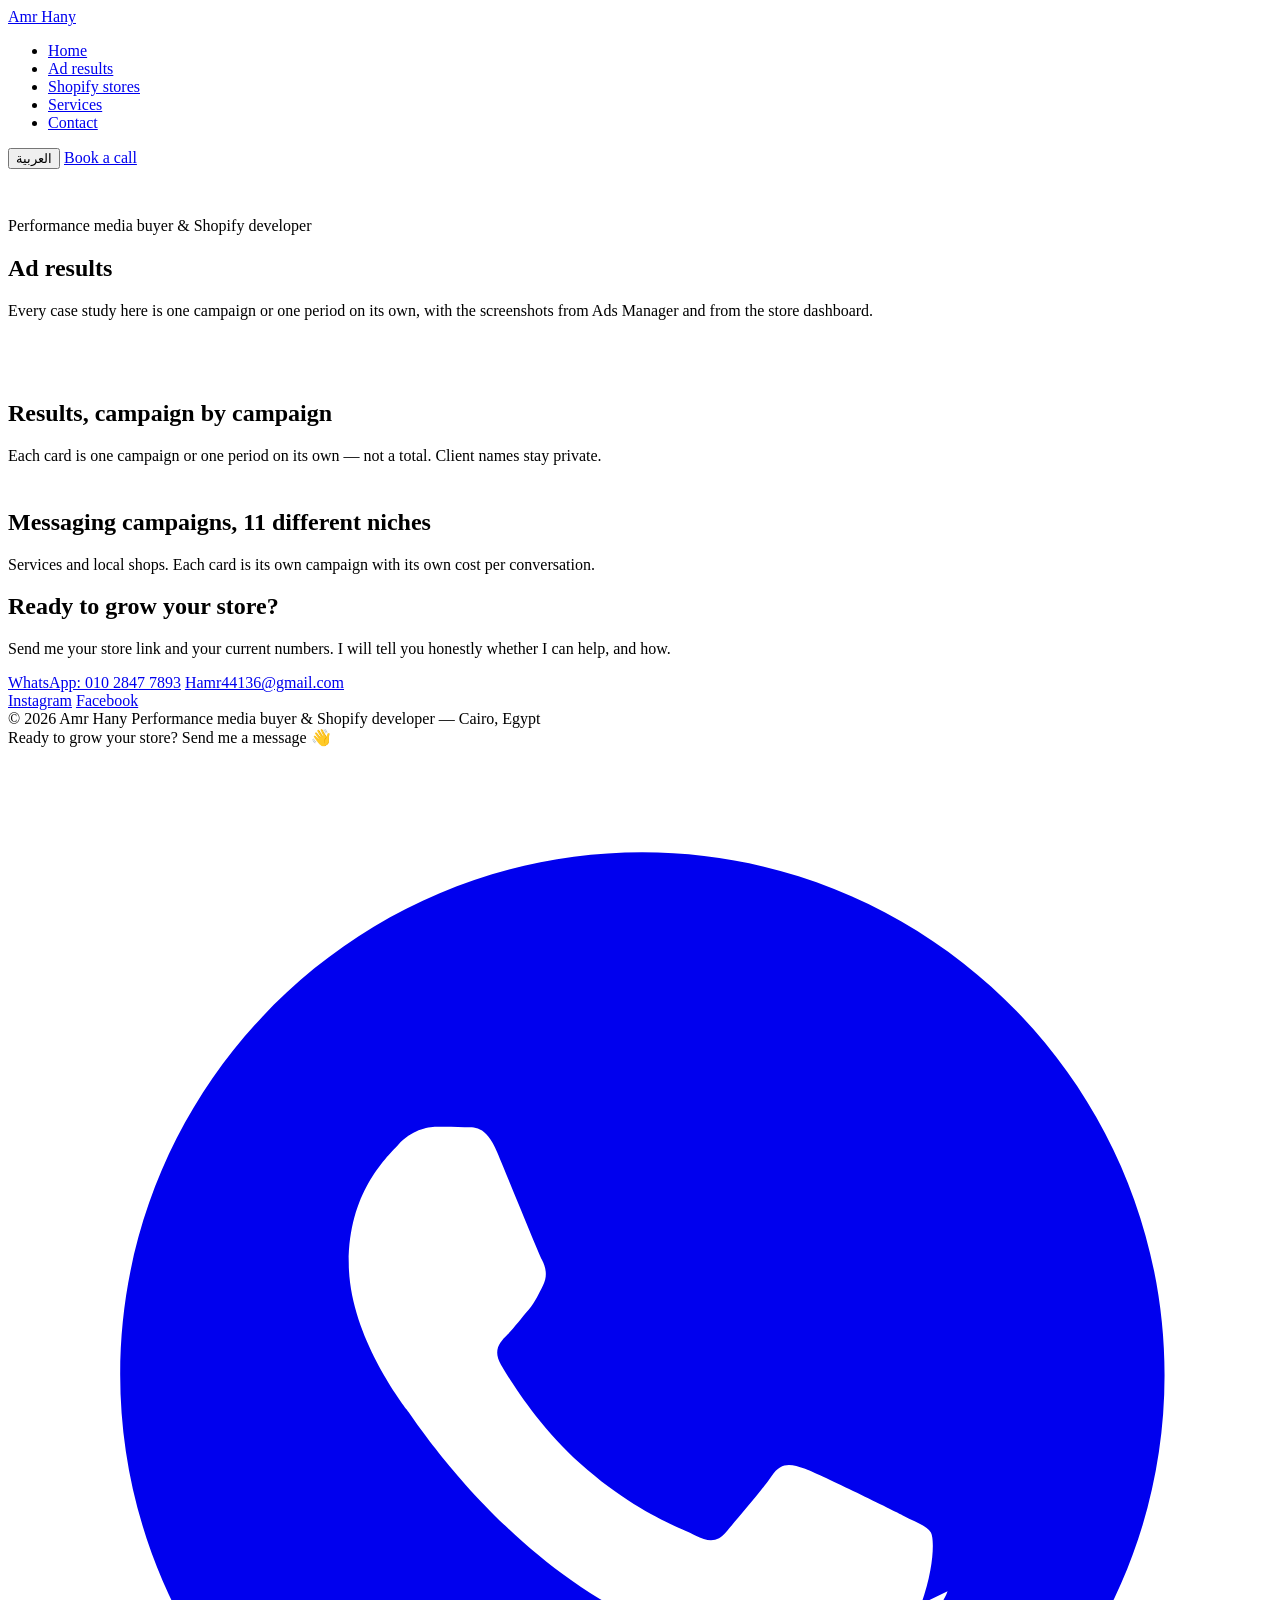
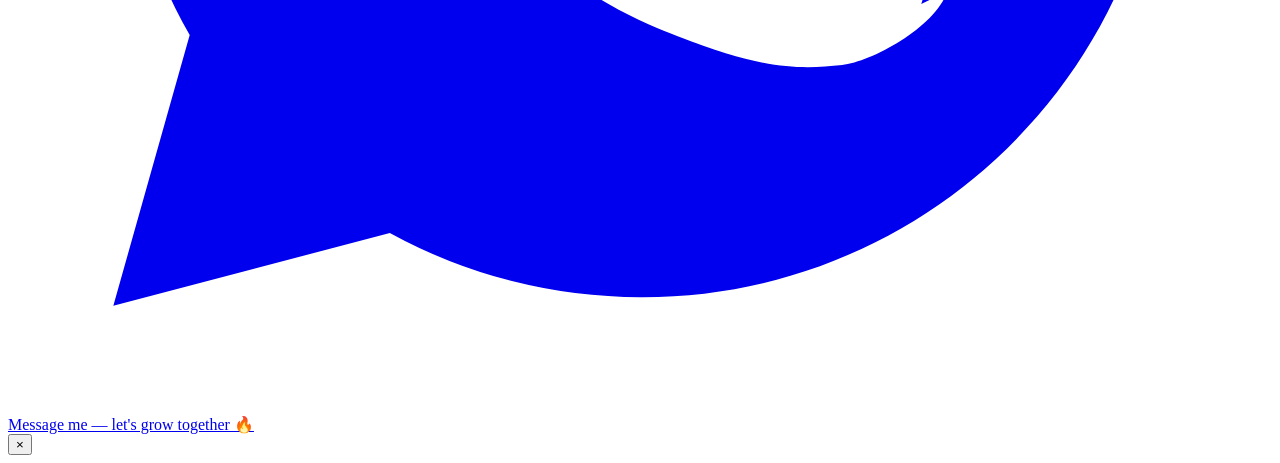
==== media-buying.html @ 5ac5c92d "Add files via upload" ====
<!doctype html>
<html lang="en" dir="ltr">
<head>
<meta charset="utf-8">
<meta name="viewport" content="width=device-width, initial-scale=1">
<title>Ad results — Amr Hany</title>
<meta name="description" content="Meta ad case studies: 13.2x ROAS on a 350K EGP month, 27.8x in a single day, and messaging campaigns across 11 niches.">
<meta property="og:title" content="Ad results — Amr Hany">
<meta property="og:description" content="Meta ad case studies: 13.2x ROAS on a 350K EGP month, 27.8x in a single day, and messaging campaigns across 11 niches.">
<meta property="og:type" content="website">
<link rel="preconnect" href="https://fonts.googleapis.com">
<link rel="preconnect" href="https://fonts.gstatic.com" crossorigin>
<link href="https://fonts.googleapis.com/css2?family=Archivo:wght@500;700;800&family=Manrope:wght@400;500;700&family=Cairo:wght@400;600;700;800&display=swap" rel="stylesheet">
<link rel="stylesheet" href="assets/site.css">
</head>
<body>

<header>
  <div class="wrap head">
    <a class="brandmark" href="index.html">Amr Hany</a>
    <nav>
      <ul>
        <li><a href="index.html" data-i18n="nav0">Home</a></li>
        <li><a href="media-buying.html" data-i18n="nav2" class="on">Ad results</a></li>
        <li><a href="stores.html" data-i18n="nav3">Shopify stores</a></li>
        <li><a href="index.html#services" data-i18n="nav1">Services</a></li>
        <li><a href="index.html#contact" data-i18n="nav5">Contact</a></li>
      </ul>
    </nav>
    <div class="head-right">
      <button id="lang" onclick="setLang(document.documentElement.lang==='en'?'ar':'en')">العربية</button>
      <a class="btn btn-gold" href="https://wa.me/201028477893" data-i18n="cta1">Book a call</a>
    </div>
  </div>
</header>

<main>
<div class="wrap">

  <section class="page-head" style="padding-top:clamp(26px,4vw,48px)">
    <span class="pill" data-i18n="role">Performance media buyer &amp; Shopify developer</span>
    <h1 data-i18n="adsHeadTitle">Ad results</h1>
    <p data-i18n="adsHeadSub">Every case study here is one campaign or one period on its own, with the screenshots from Ads Manager and from the store dashboard.</p>
  </section>

  <section id="ads" style="padding-top:44px">
    <div class="sec-head">
      <h2 data-i18n="adsTitle">Results, campaign by campaign</h2>
      <p data-i18n="adsSub">Each card is one campaign or one period on its own — not a total. Client names stay private.</p>
    </div>
    <div class="cases" id="caseList"></div>

    <div class="sec-head" style="margin-top:44px">
      <h2 data-i18n="msgTitle">Messaging campaigns, 11 different niches</h2>
      <p data-i18n="msgSub">Services and local shops. Each card is its own campaign with its own cost per conversation.</p>
    </div>
    <div class="msg-grid" id="msgGrid"></div>
  </section>

  <section class="contact" id="contact">
    <div>
      <h2 data-i18n="coTitle">Ready to grow your store?</h2>
      <p data-i18n="coBody">Send me your store link and your current numbers. I will tell you honestly whether I can help, and how.</p>
    </div>
    <div class="lines">
      <a href="https://wa.me/201028477893">WhatsApp: 010 2847 7893</a>
      <a class="alt" href="mailto:Hamr44136@gmail.com">Hamr44136@gmail.com</a>
      <div class="socials">
        <a href="https://instagram.com/amrhany_10">Instagram</a>
        <a href="https://facebook.com/amrhany00">Facebook</a>
      </div>
    </div>
  </section>

  <footer>
    <span>© 2026 Amr Hany</span>
    <span data-i18n="foot">Performance media buyer &amp; Shopify developer — Cairo, Egypt</span>
  </footer>

</div>
</main>

<div class="wa-wrap">
  <div class="wa-bubble" data-i18n="waBubble">Ready to grow your store? Send me a message 👋</div>
  <a class="wa" href="https://wa.me/201028477893" target="_blank" rel="noopener" aria-label="WhatsApp">
    <i><svg viewBox="0 0 24 24" fill="currentColor" aria-hidden="true"><path d="M12.04 2C6.58 2 2.13 6.45 2.13 11.91c0 1.75.46 3.45 1.32 4.95L2 22l5.25-1.38a9.9 9.9 0 004.79 1.22h.01c5.46 0 9.91-4.45 9.91-9.91C21.96 6.45 17.5 2 12.04 2zm5.8 14.03c-.25.7-1.45 1.34-2 1.4-.55.06-1.07.08-1.84-.12-.46-.12-1.06-.32-1.83-.65-2.7-1.17-4.46-3.9-4.6-4.08-.13-.18-1.1-1.46-1.1-2.79 0-1.32.69-1.97.94-2.24.25-.27.54-.34.73-.34.18 0 .37 0 .53.01.17.01.4-.06.62.48.23.55.78 1.9.85 2.04.07.14.11.3.02.48-.09.18-.14.3-.27.46-.14.16-.29.36-.41.48-.14.14-.28.29-.12.57.16.27.7 1.16 1.51 1.88 1.04.93 1.91 1.22 2.18 1.36.27.14.43.12.59-.07.16-.19.68-.79.86-1.06.18-.27.37-.23.62-.14.25.09 1.6.75 1.87.89.27.14.46.2.53.32.07.11.07.66-.18 1.36z"/></svg></i>
    <span data-i18n="waBtn">Message me — let's grow together 🔥</span>
  </a>
</div>

<div id="lb" role="dialog" aria-modal="true"><button aria-label="Close" onclick="closeLb()">×</button><img id="lbImg" alt=""></div>
<script src="assets/site.js"></script>

</body>
</html>
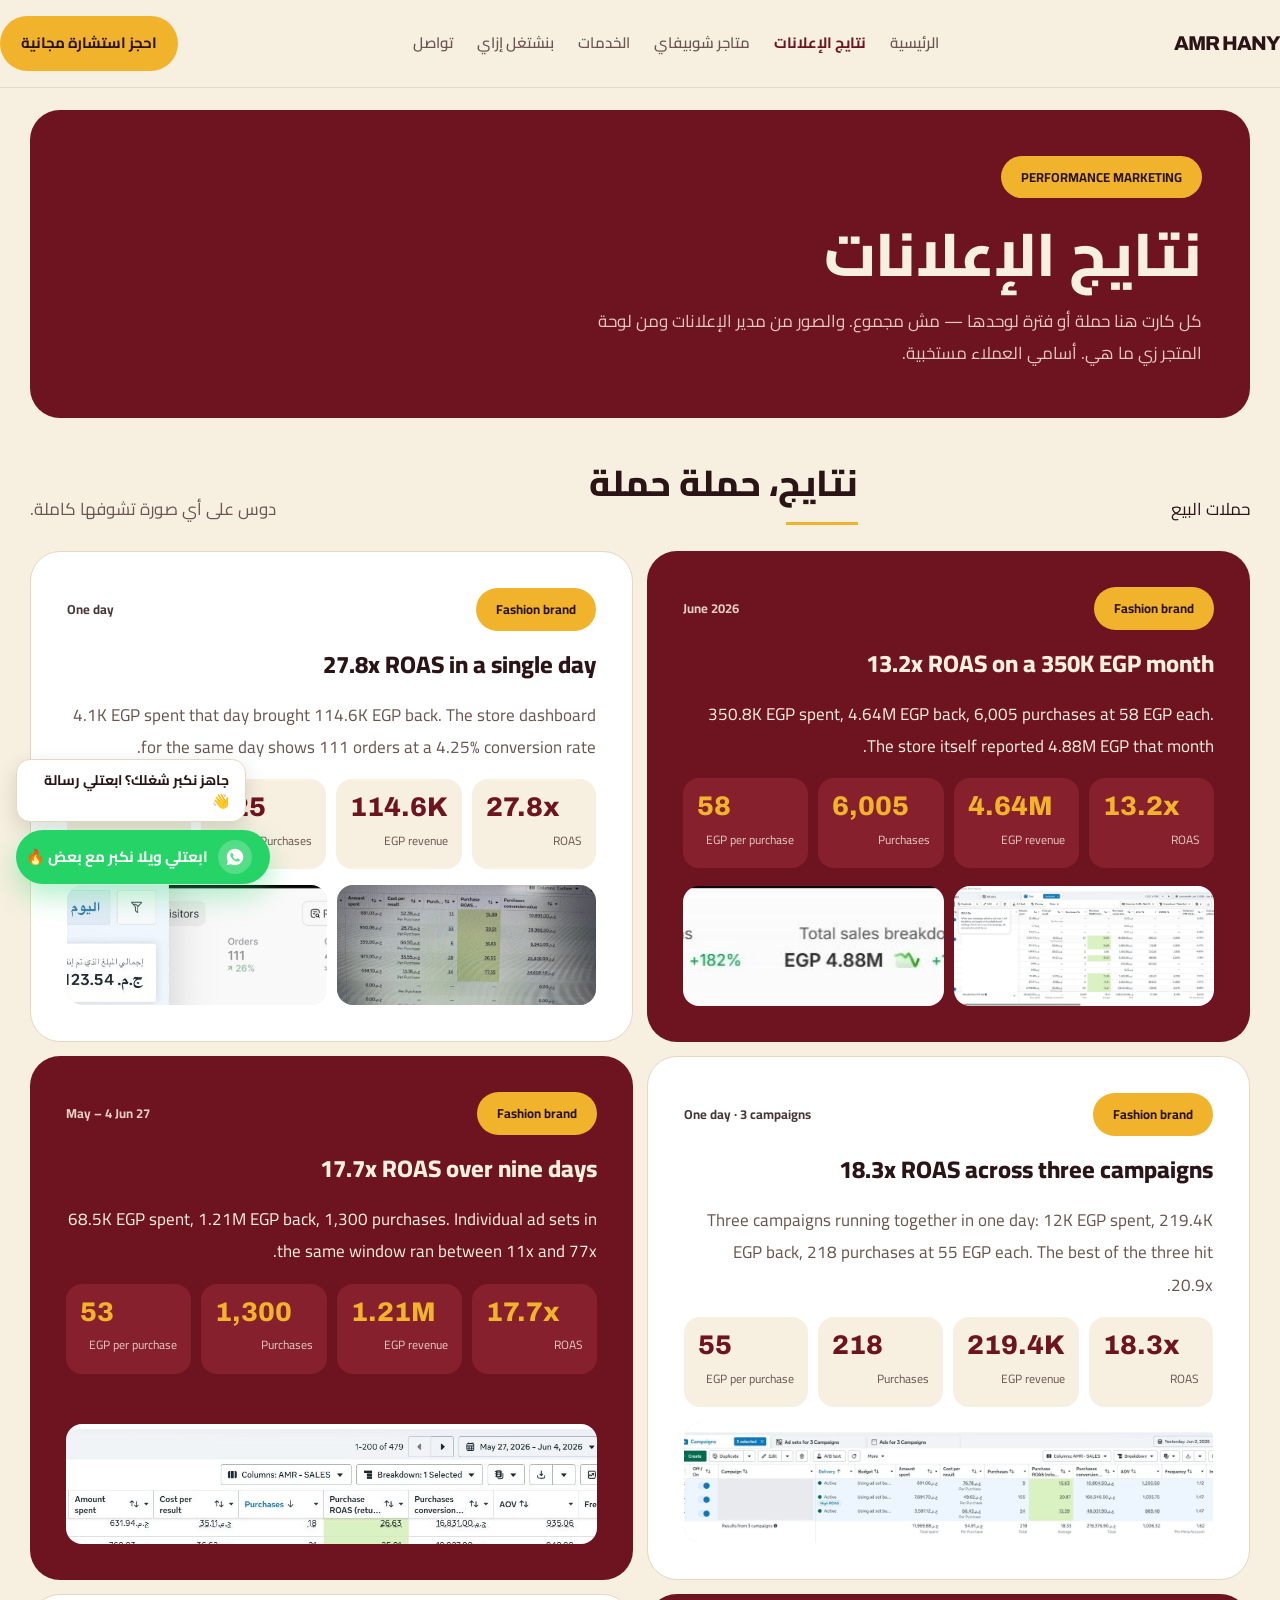
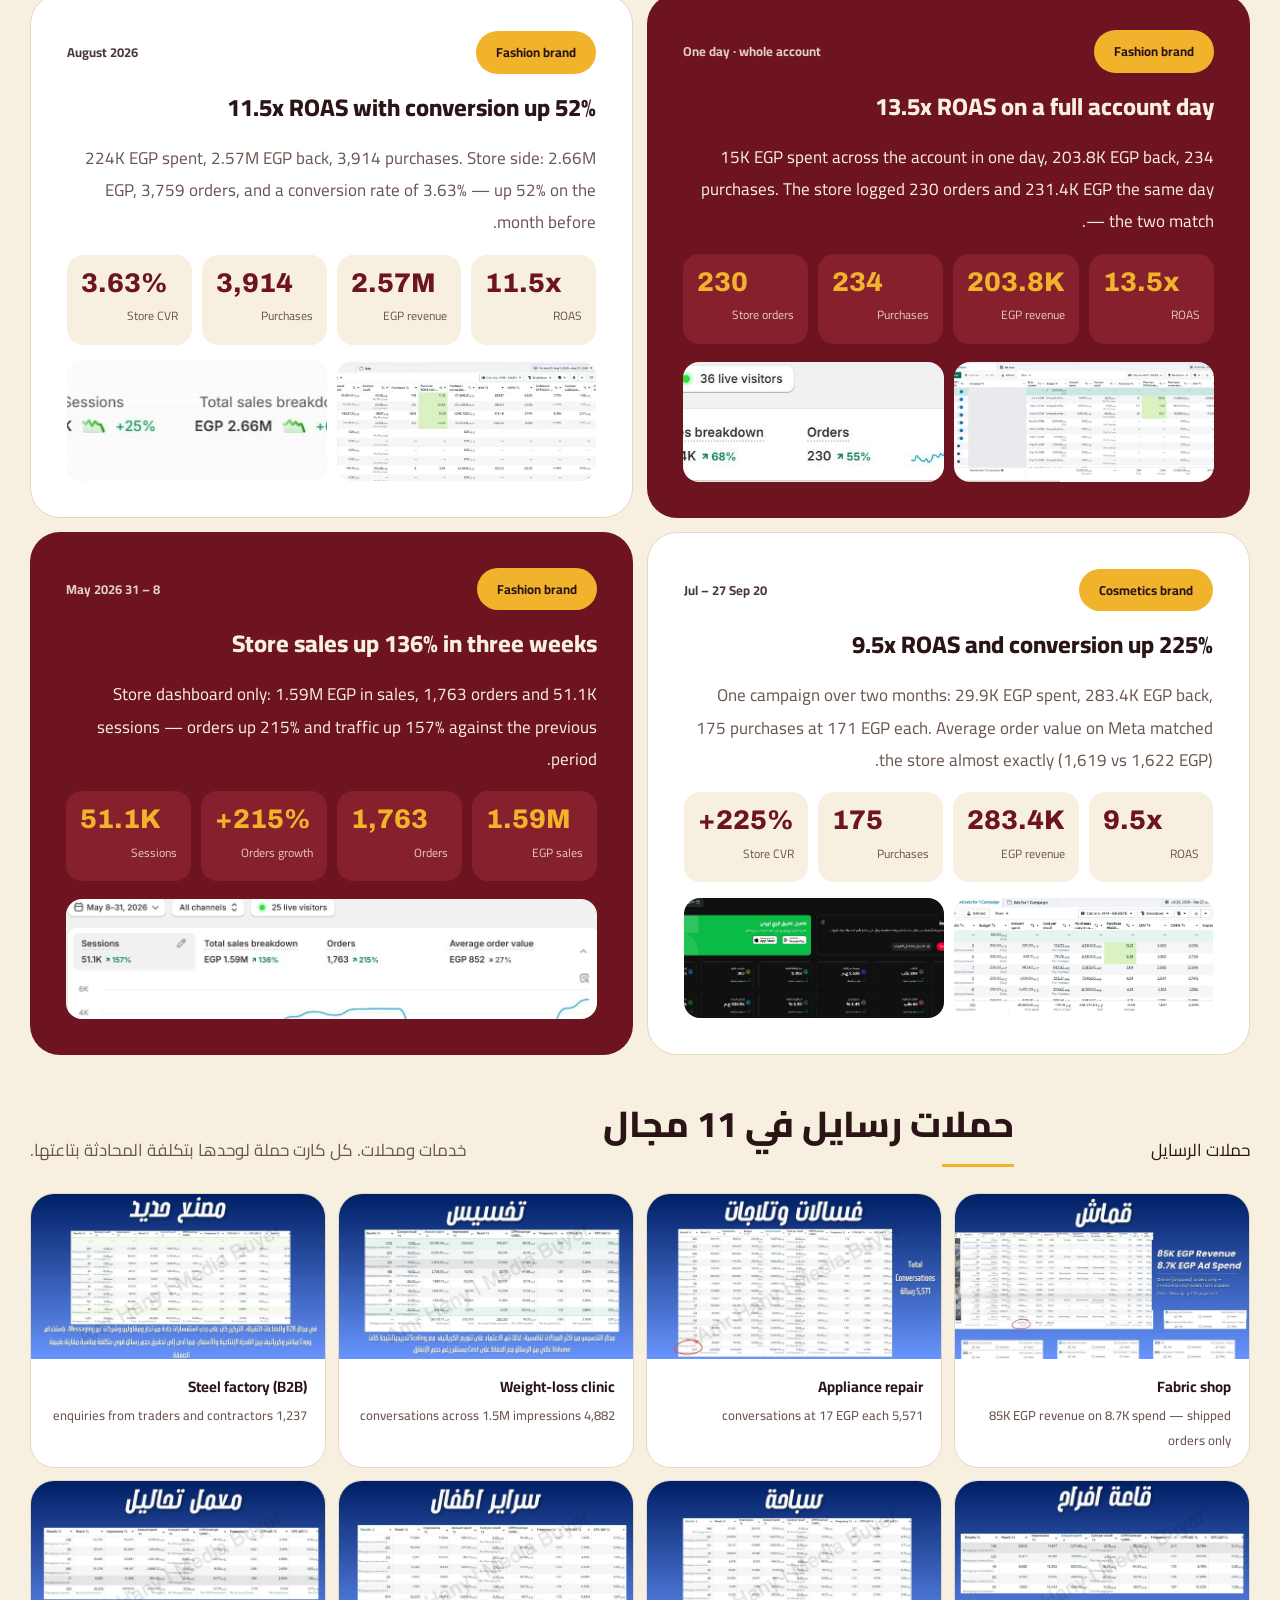
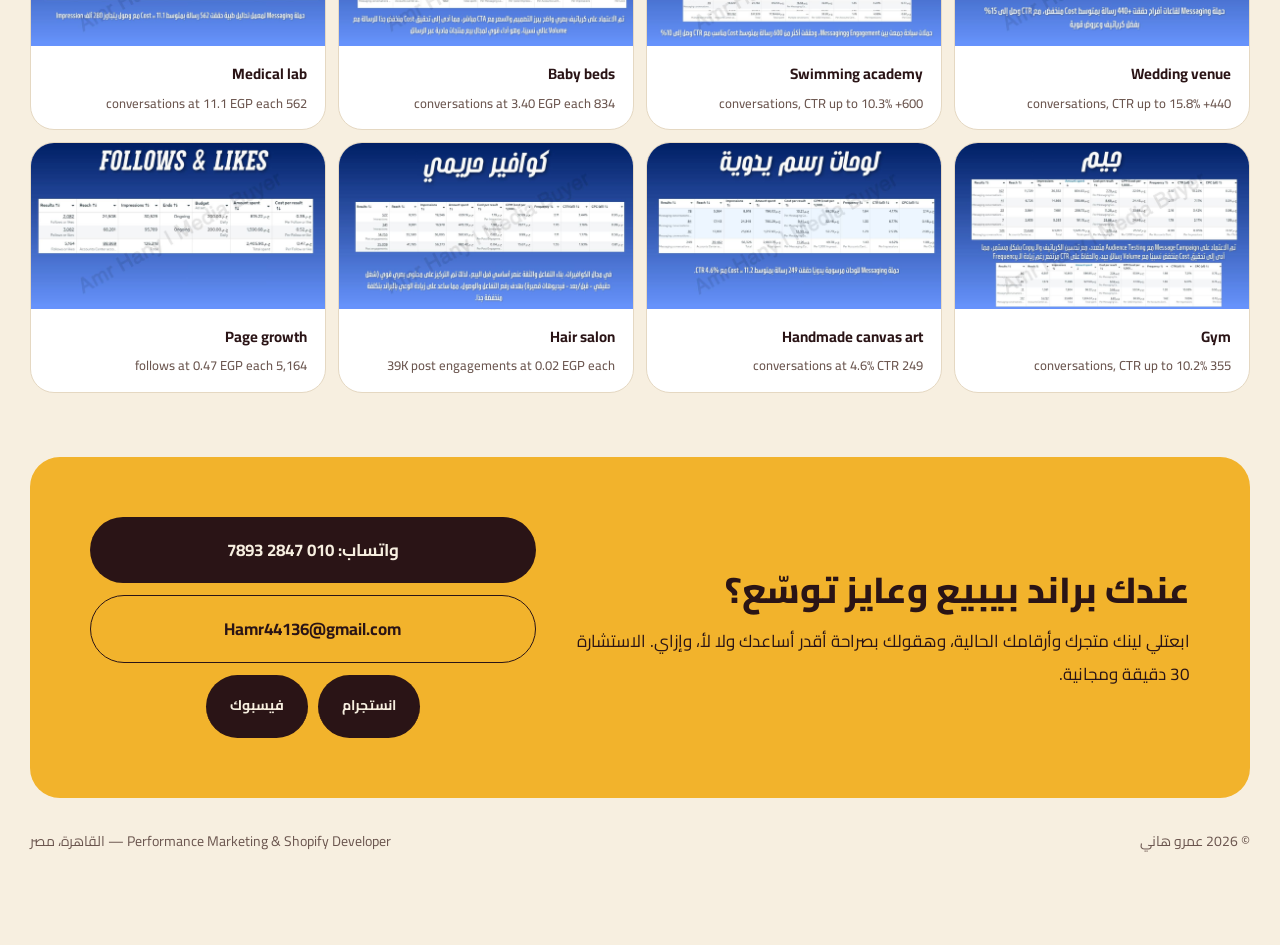
==== commit a19e9fdb: "Update media-buying.html" ====
--- a/media-buying.html
+++ b/media-buying.html
@@ -1,16 +1,16 @@
 <!doctype html>
-<html lang="en" dir="ltr">
+<html lang="ar" dir="rtl">
 <head>
 <meta charset="utf-8">
 <meta name="viewport" content="width=device-width, initial-scale=1">
-<title>Ad results — Amr Hany</title>
-<meta name="description" content="Meta ad case studies: 13.2x ROAS on a 350K EGP month, 27.8x in a single day, and messaging campaigns across 11 niches.">
-<meta property="og:title" content="Ad results — Amr Hany">
-<meta property="og:description" content="Meta ad case studies: 13.2x ROAS on a 350K EGP month, 27.8x in a single day, and messaging campaigns across 11 niches.">
+<title>نتايج الإعلانات — عمرو هاني</title>
+<meta name="description" content="كيس ستاديز حقيقية من مدير الإعلانات: عائد 13.2 ضعف في شهر بـ 4.64 مليون مبيعات، و27.8 ضعف في يوم واحد.">
+<meta property="og:title" content="نتايج الإعلانات — عمرو هاني">
+<meta property="og:description" content="كيس ستاديز حقيقية من مدير الإعلانات: عائد 13.2 ضعف في شهر بـ 4.64 مليون مبيعات، و27.8 ضعف في يوم واحد.">
 <meta property="og:type" content="website">
 <link rel="preconnect" href="https://fonts.googleapis.com">
 <link rel="preconnect" href="https://fonts.gstatic.com" crossorigin>
-<link href="https://fonts.googleapis.com/css2?family=Archivo:wght@500;700;800&family=Manrope:wght@400;500;700&family=Cairo:wght@400;600;700;800&display=swap" rel="stylesheet">
+<link href="https://fonts.googleapis.com/css2?family=Cairo:wght@400;600;700;800&family=Archivo:wght@500;700;800&display=swap" rel="stylesheet">
 <link rel="stylesheet" href="assets/site.css">
 </head>
 <body>
@@ -20,76 +20,83 @@
     <a class="brandmark" href="index.html">Amr Hany</a>
     <nav>
       <ul>
-        <li><a href="index.html" data-i18n="nav0">Home</a></li>
-        <li><a href="media-buying.html" data-i18n="nav2" class="on">Ad results</a></li>
-        <li><a href="stores.html" data-i18n="nav3">Shopify stores</a></li>
-        <li><a href="index.html#services" data-i18n="nav1">Services</a></li>
-        <li><a href="index.html#contact" data-i18n="nav5">Contact</a></li>
+        <li><a href="index.html">الرئيسية</a></li>
+        <li><a href="media-buying.html" class="on">نتايج الإعلانات</a></li>
+        <li><a href="stores.html">متاجر شوبيفاي</a></li>
+        <li><a href="index.html#services">الخدمات</a></li>
+        <li><a href="index.html#how">بنشتغل إزاي</a></li>
+        <li><a href="index.html#contact">تواصل</a></li>
       </ul>
     </nav>
-    <div class="head-right">
-      <button id="lang" onclick="setLang(document.documentElement.lang==='en'?'ar':'en')">العربية</button>
-      <a class="btn btn-gold" href="https://wa.me/201028477893" data-i18n="cta1">Book a call</a>
-    </div>
+    <a class="btn btn-gold" href="https://wa.me/201028477893">احجز استشارة مجانية</a>
   </div>
 </header>
 
 <main>
 <div class="wrap">
 
-  <section class="page-head" style="padding-top:clamp(26px,4vw,48px)">
-    <span class="pill" data-i18n="role">Performance media buyer &amp; Shopify developer</span>
-    <h1 data-i18n="adsHeadTitle">Ad results</h1>
-    <p data-i18n="adsHeadSub">Every case study here is one campaign or one period on its own, with the screenshots from Ads Manager and from the store dashboard.</p>
+  <section class="page-head" style="padding-top:clamp(24px,3.6vw,46px)">
+    <span class="pill">PERFORMANCE MARKETING</span>
+    <h1>نتايج الإعلانات</h1>
+    <p>كل كارت هنا حملة أو فترة لوحدها — مش مجموع. والصور من مدير الإعلانات ومن لوحة المتجر زي ما هي. أسامي العملاء مستخبية.</p>
   </section>
 
-  <section id="ads" style="padding-top:44px">
+  <section id="ads" style="padding-top:40px">
     <div class="sec-head">
-      <h2 data-i18n="adsTitle">Results, campaign by campaign</h2>
-      <p data-i18n="adsSub">Each card is one campaign or one period on its own — not a total. Client names stay private.</p>
+      <span class="eyebrow">حملات البيع</span>
+      <h2>نتايج، حملة حملة</h2>
+      <p>دوس على أي صورة تشوفها كاملة.</p>
     </div>
     <div class="cases" id="caseList"></div>
 
     <div class="sec-head" style="margin-top:44px">
-      <h2 data-i18n="msgTitle">Messaging campaigns, 11 different niches</h2>
-      <p data-i18n="msgSub">Services and local shops. Each card is its own campaign with its own cost per conversation.</p>
+      <span class="eyebrow">حملات الرسايل</span>
+      <h2>حملات رسايل في 11 مجال</h2>
+      <p>خدمات ومحلات. كل كارت حملة لوحدها بتكلفة المحادثة بتاعتها.</p>
     </div>
     <div class="msg-grid" id="msgGrid"></div>
   </section>
 
   <section class="contact" id="contact">
     <div>
-      <h2 data-i18n="coTitle">Ready to grow your store?</h2>
-      <p data-i18n="coBody">Send me your store link and your current numbers. I will tell you honestly whether I can help, and how.</p>
+      <h2>عندك براند بيبيع وعايز توسّع؟</h2>
+      <p>ابعتلي لينك متجرك وأرقامك الحالية، وهقولك بصراحة أقدر أساعدك ولا لأ، وإزاي. الاستشارة 30 دقيقة ومجانية.</p>
     </div>
     <div class="lines">
-      <a href="https://wa.me/201028477893">WhatsApp: 010 2847 7893</a>
+      <a href="https://wa.me/201028477893">واتساب: 010 2847 7893</a>
       <a class="alt" href="mailto:Hamr44136@gmail.com">Hamr44136@gmail.com</a>
       <div class="socials">
-        <a href="https://instagram.com/amrhany_10">Instagram</a>
-        <a href="https://facebook.com/amrhany00">Facebook</a>
+        <a href="https://instagram.com/amrhany_10">انستجرام</a>
+        <a href="https://facebook.com/amrhany00">فيسبوك</a>
       </div>
     </div>
   </section>
 
   <footer>
-    <span>© 2026 Amr Hany</span>
-    <span data-i18n="foot">Performance media buyer &amp; Shopify developer — Cairo, Egypt</span>
+    <span>© 2026 عمرو هاني</span>
+    <span>Performance Marketing &amp; Shopify Developer — القاهرة، مصر</span>
   </footer>
-
 </div>
 </main>
 
 <div class="wa-wrap">
-  <div class="wa-bubble" data-i18n="waBubble">Ready to grow your store? Send me a message 👋</div>
-  <a class="wa" href="https://wa.me/201028477893" target="_blank" rel="noopener" aria-label="WhatsApp">
+  <div class="wa-bubble">جاهز نكبر شغلك؟ ابعتلي رسالة 👋</div>
+  <a class="wa" href="https://wa.me/201028477893" target="_blank" rel="noopener" aria-label="واتساب">
     <i><svg viewBox="0 0 24 24" fill="currentColor" aria-hidden="true"><path d="M12.04 2C6.58 2 2.13 6.45 2.13 11.91c0 1.75.46 3.45 1.32 4.95L2 22l5.25-1.38a9.9 9.9 0 004.79 1.22h.01c5.46 0 9.91-4.45 9.91-9.91C21.96 6.45 17.5 2 12.04 2zm5.8 14.03c-.25.7-1.45 1.34-2 1.4-.55.06-1.07.08-1.84-.12-.46-.12-1.06-.32-1.83-.65-2.7-1.17-4.46-3.9-4.6-4.08-.13-.18-1.1-1.46-1.1-2.79 0-1.32.69-1.97.94-2.24.25-.27.54-.34.73-.34.18 0 .37 0 .53.01.17.01.4-.06.62.48.23.55.78 1.9.85 2.04.07.14.11.3.02.48-.09.18-.14.3-.27.46-.14.16-.29.36-.41.48-.14.14-.28.29-.12.57.16.27.7 1.16 1.51 1.88 1.04.93 1.91 1.22 2.18 1.36.27.14.43.12.59-.07.16-.19.68-.79.86-1.06.18-.27.37-.23.62-.14.25.09 1.6.75 1.87.89.27.14.46.2.53.32.07.11.07.66-.18 1.36z"/></svg></i>
-    <span data-i18n="waBtn">Message me — let's grow together 🔥</span>
+    <span>ابعتلي ويلا نكبر مع بعض 🔥</span>
   </a>
 </div>
 
-<div id="lb" role="dialog" aria-modal="true"><button aria-label="Close" onclick="closeLb()">×</button><img id="lbImg" alt=""></div>
+<div id="lb" role="dialog" aria-modal="true">
+  <button id="lbClose" aria-label="إغلاق">×</button>
+  <div class="cap" id="lbCap"></div>
+  <img id="lbImg" alt="">
+  <div id="lbNav" style="display:none">
+    <button id="lbPrev" aria-label="السابق">‹</button>
+    <span>الصفحة اللي قبلها / اللي بعدها</span>
+    <button id="lbNext" aria-label="التالي">›</button>
+  </div>
+</div>
 <script src="assets/site.js"></script>
-
 </body>
 </html>
--- a/assets/site.css
+++ b/assets/site.css
@@ -0,0 +1,269 @@
+/* ============================================================
+   COLORS — change these to recolor the whole site
+   ============================================================ */
+:root{
+  --wine:#6E1420;
+  --wine-deep:#2A1416;
+  --wine-soft:#85202C;
+  --cream:#F7EFE0;
+  --cream-line:#E5D8C2;
+  --mustard:#F2B32C;
+  --white:#FFFFFF;
+  --muted:#6B564F;
+  --muted-dark:#E4C9C0;
+  --pad:30px;
+  --r-lg:30px;
+  --r-md:24px;
+  --r-sm:16px;
+}
+*{box-sizing:border-box}
+html{scroll-behavior:smooth}
+body{margin:0;background:var(--cream);color:var(--wine-deep);
+  font-family:Manrope,'Segoe UI',sans-serif;font-size:17px;line-height:1.65;-webkit-font-smoothing:antialiased}
+h1,h2,h3,h4,.num,.brandmark{font-family:Archivo,sans-serif;letter-spacing:-1px;line-height:1.02;margin:0}
+h1{font-weight:800;font-size:clamp(38px,7vw,82px);text-transform:uppercase}
+h2{font-weight:800;font-size:clamp(28px,4.2vw,42px);text-transform:uppercase}
+h3{font-weight:700;font-size:clamp(20px,2.4vw,26px)}
+p{margin:0}
+img{max-width:100%;display:block}
+a{color:inherit;text-decoration:none}
+:focus-visible{outline:3px solid var(--mustard);outline-offset:3px}
+
+/* ---------- Arabic / RTL ---------- */
+html[dir="rtl"] body{font-family:Cairo,'Segoe UI',sans-serif;line-height:1.9}
+html[dir="rtl"] h1,html[dir="rtl"] h2,html[dir="rtl"] h3,html[dir="rtl"] h4{
+  font-family:Cairo,sans-serif;letter-spacing:0;text-transform:none;font-weight:800}
+html[dir="rtl"] h1{font-size:clamp(30px,5.4vw,60px);line-height:1.35}
+html[dir="rtl"] h2{font-size:clamp(24px,3.4vw,36px);line-height:1.4}
+html[dir="rtl"] h3{font-size:clamp(18px,2.1vw,24px);line-height:1.5}
+html[dir="rtl"] .pill{padding:9px 20px}
+html[dir="rtl"] nav ul{font-weight:600}
+.num,.kpi b,.brandmark{direction:ltr;unicode-bidi:isolate}
+
+.wrap{max-width:1360px;margin:0 auto;padding:0 var(--pad)}
+.pill{display:inline-flex;align-items:center;gap:8px;padding:8px 18px;border-radius:999px;font-size:13px;font-weight:700}
+.btn{display:inline-flex;align-items:center;justify-content:center;padding:17px 30px;border-radius:999px;
+  font-weight:700;font-size:16px;border:1.5px solid transparent;cursor:pointer;font-family:inherit}
+.btn-gold{background:var(--mustard);color:var(--wine-deep)}
+.btn-gold:hover{background:#e0a21f}
+.btn-out-light{border-color:#B4707A;color:var(--cream)}
+.btn-out-dark{border-color:var(--wine);color:var(--wine)}
+
+/* ---------- header ---------- */
+header{position:sticky;top:0;z-index:40;background:rgba(247,239,224,.93);backdrop-filter:blur(8px);
+  border-bottom:1px solid var(--cream-line);transition:box-shadow .3s ease}
+header.small{box-shadow:0 8px 24px rgba(42,20,22,.08)}
+.head{display:flex;align-items:center;justify-content:space-between;gap:18px;padding:16px 0;transition:padding .3s ease}
+header.small .head{padding:9px 0}
+.brandmark{font-weight:800;font-size:20px;text-transform:uppercase;transition:font-size .3s ease}
+header.small .brandmark{font-size:17px}
+nav ul{display:flex;gap:24px;list-style:none;margin:0;padding:0;font-size:15px;font-weight:500;color:var(--muted)}
+nav a:hover,nav a.on{color:var(--wine)}
+nav a.on{font-weight:700}
+.head-right{display:flex;align-items:center;gap:10px}
+#lang{padding:9px 15px;border-radius:999px;border:1.5px solid var(--wine);background:none;color:var(--wine);
+  font-weight:700;font-size:13px;cursor:pointer;font-family:inherit}
+.head .btn{padding:12px 20px;font-size:15px}
+@media(max-width:1080px){nav{display:none}}
+
+/* ---------- hero ---------- */
+.hero{position:relative;margin-top:22px;border-radius:var(--r-lg);background:var(--wine);color:var(--cream);
+  padding:clamp(28px,4.4vw,56px);display:grid;grid-template-columns:1.25fr .75fr;gap:clamp(26px,3.6vw,52px);
+  align-items:center;overflow:hidden}
+.hero::before{content:"";position:absolute;inset-inline-end:-140px;top:-140px;width:420px;height:420px;
+  border-radius:50%;background:rgba(242,179,44,.10)}
+.hero-txt{position:relative;z-index:2}
+.hero .pill{background:var(--mustard);color:var(--wine-deep)}
+h1.name{margin:18px 0 6px;font-size:clamp(64px,11.5vw,168px);line-height:.84;letter-spacing:-4px;font-weight:800}
+h1.name span{color:var(--mustard)}
+html[dir="rtl"] h1.name{letter-spacing:-2px;line-height:.9;font-size:clamp(58px,10.5vw,150px)}
+.tagline{font-family:Archivo,sans-serif;font-weight:700;font-size:clamp(19px,2.2vw,30px);line-height:1.2;
+  letter-spacing:-.5px;margin-top:14px;max-width:24ch}
+html[dir="rtl"] .tagline{font-family:Cairo,sans-serif;letter-spacing:0;line-height:1.5;font-size:clamp(18px,2vw,26px)}
+.hero p.lede{max-width:52ch;font-size:clamp(15px,1.5vw,18px);color:var(--muted-dark);margin-top:14px}
+.hero .cta{display:flex;flex-wrap:wrap;gap:12px;margin-top:24px}
+.hero-photo{position:relative;z-index:2;border-radius:var(--r-md);overflow:hidden;
+  box-shadow:0 22px 50px rgba(20,8,10,.35);border:3px solid var(--mustard)}
+.hero-photo img{width:100%;aspect-ratio:4/5;object-fit:cover;object-position:center 18%}
+@media(max-width:900px){
+  .hero{grid-template-columns:1fr;gap:26px}
+  .hero-photo{max-width:320px;margin-inline:auto;order:-1}
+  h1.name{font-size:clamp(56px,17vw,110px)}
+}
+
+/* page head (inner pages) */
+.page-head{margin-top:22px;border-radius:var(--r-lg);background:var(--wine);color:var(--cream);
+  padding:clamp(26px,4vw,48px)}
+.page-head .pill{background:var(--mustard);color:var(--wine-deep)}
+.page-head h1{margin:16px 0 10px;font-size:clamp(34px,5.6vw,66px)}
+.page-head p{max-width:64ch;color:var(--muted-dark)}
+
+/* ---------- stats ---------- */
+.stats{display:grid;grid-template-columns:repeat(4,1fr);gap:14px;margin-top:14px}
+.stat{background:var(--white);border:1px solid var(--cream-line);border-radius:var(--r-md);padding:24px;
+  opacity:0;transform:translateY(14px);transition:opacity .6s ease,transform .6s cubic-bezier(.2,.7,.2,1)}
+.stat.in{opacity:1;transform:none}
+.num{font-weight:800;font-size:clamp(30px,3.2vw,44px);color:var(--wine);font-variant-numeric:tabular-nums}
+.stat span{display:block;color:var(--muted);font-size:14px;margin-top:6px}
+@media(max-width:820px){.stats{grid-template-columns:repeat(2,1fr)}}
+
+section{padding:64px 0 0}
+.sec-head{display:flex;flex-wrap:wrap;gap:16px;align-items:end;justify-content:space-between;margin-bottom:26px}
+.sec-head p{max-width:52ch;color:var(--muted)}
+.sec-head h2,.hero h1,.page-head h1{opacity:0;transform:translateY(18px);
+  transition:opacity .7s ease,transform .7s cubic-bezier(.2,.7,.2,1)}
+.sec-head h2.in,.hero h1.in,.page-head h1.in{opacity:1;transform:none}
+.sec-head h2::after{content:"";display:block;height:3px;width:0;background:var(--mustard);margin-top:14px;
+  transition:width .8s .25s cubic-bezier(.2,.7,.2,1)}
+.sec-head h2.in::after{width:72px}
+
+/* ---------- services ---------- */
+.svc{display:grid;grid-template-columns:1fr 1fr;gap:14px}
+.svc-card{background:var(--white);border:1px solid var(--cream-line);border-radius:var(--r-md);padding:32px}
+.svc-card h3{margin-bottom:16px}
+.svc-card ul{list-style:none;margin:0;padding:0}
+.svc-card li{padding:13px 0;border-bottom:1px solid var(--cream-line);color:var(--muted)}
+.svc-card li:last-child{border-bottom:0;padding-bottom:0}
+@media(max-width:820px){.svc{grid-template-columns:1fr}}
+
+/* ---------- big link cards (home) ---------- */
+.big-links{display:grid;grid-template-columns:1fr 1fr;gap:14px}
+.big{position:relative;border-radius:var(--r-lg);padding:clamp(26px,3.4vw,44px);overflow:hidden;
+  background:var(--wine);color:var(--cream);display:flex;flex-direction:column;gap:14px;min-height:260px;
+  transition:transform .25s ease}
+.big:hover{transform:translateY(-4px)}
+.big.alt{background:var(--white);color:var(--wine-deep);border:1px solid var(--cream-line)}
+.big.alt p{color:var(--muted)}
+.big .pill{background:var(--mustard);color:var(--wine-deep);align-self:flex-start}
+.big h3{font-size:clamp(24px,3vw,34px)}
+.big .go{margin-top:auto;font-weight:700;color:var(--mustard)}
+.big.alt .go{color:var(--wine)}
+@media(max-width:820px){.big-links{grid-template-columns:1fr}}
+
+/* ---------- ad case cards ---------- */
+.cases{display:grid;grid-template-columns:1fr 1fr;gap:14px}
+.case{background:var(--wine);color:var(--cream);border-radius:var(--r-lg);padding:clamp(24px,3vw,36px);
+  display:flex;flex-direction:column;gap:16px;transition:transform .25s ease}
+.case:hover{transform:translateY(-4px)}
+.case.light{background:var(--white);color:var(--wine-deep);border:1px solid var(--cream-line)}
+.case.light p{color:var(--muted)}
+.case .tag{background:var(--mustard);color:var(--wine-deep)}
+.case .per{font-size:13px;font-weight:700;opacity:.85}
+.kpis{display:grid;grid-template-columns:repeat(4,1fr);gap:10px}
+.kpi{background:var(--wine-soft);border-radius:var(--r-sm);padding:14px;
+  opacity:0;transform:translateY(10px);transition:opacity .5s ease,transform .5s cubic-bezier(.2,.7,.2,1)}
+.kpi.in{opacity:1;transform:none}
+.case.light .kpi{background:#F7EFE0}
+.kpi b{display:block;font-family:Archivo,sans-serif;font-weight:800;font-size:clamp(20px,2.2vw,27px);
+  color:var(--mustard);line-height:1.1}
+.case.light .kpi b{color:var(--wine)}
+.kpi span{font-size:12px;color:var(--muted-dark)}
+.case.light .kpi span{color:var(--muted)}
+.shots{display:grid;grid-template-columns:repeat(auto-fit,minmax(150px,1fr));gap:10px;margin-top:auto}
+.shot{border-radius:var(--r-sm);overflow:hidden;background:var(--wine-soft);cursor:zoom-in}
+.case.light .shot{background:#F0E8D8}
+.shot img{width:100%;height:120px;object-fit:cover;object-position:top}
+@media(max-width:1000px){.cases{grid-template-columns:1fr}}
+@media(max-width:560px){.kpis{grid-template-columns:repeat(2,1fr)}}
+
+/* ---------- messaging grid ---------- */
+.msg-grid{display:grid;grid-template-columns:repeat(auto-fill,minmax(250px,1fr));gap:12px}
+.msg{background:var(--white);border:1px solid var(--cream-line);border-radius:var(--r-md);overflow:hidden;cursor:zoom-in;
+  transition:transform .25s ease}
+.msg:hover{transform:translateY(-4px)}
+.msg img{width:100%;aspect-ratio:16/9;object-fit:cover}
+.msg div{padding:14px 18px;font-weight:700;font-size:15px}
+.msg small{display:block;color:var(--muted);font-weight:500;font-size:13px;margin-top:2px}
+
+/* ---------- store blocks with scrollable phones ---------- */
+.store{background:var(--wine);border-radius:var(--r-lg);padding:clamp(24px,3.4vw,44px);
+  display:grid;grid-template-columns:auto 1fr;gap:clamp(22px,3.2vw,44px);align-items:center;
+  margin-bottom:16px;color:var(--cream)}
+.store:nth-child(even){background:var(--white);color:var(--wine-deep);border:1px solid var(--cream-line)}
+.store:nth-child(even) p{color:var(--muted)}
+.store:nth-child(even) .phone{border-color:var(--wine-deep)}
+.screens-col{display:flex;flex-direction:column;gap:14px;align-items:center}
+.tabs{display:flex;gap:8px;flex-wrap:wrap;justify-content:center}
+.tab{padding:9px 18px;border-radius:999px;border:1.5px solid currentColor;background:none;color:inherit;
+  font-family:inherit;font-weight:700;font-size:13px;cursor:pointer;opacity:.55;transition:all .2s ease}
+.tab:hover{opacity:.9}
+.tab.on{background:var(--mustard);color:var(--wine-deep);border-color:var(--mustard);opacity:1}
+html[dir="rtl"] .tab{font-size:14px}
+.phones{display:none;gap:18px;flex-wrap:wrap;justify-content:center}
+.phones.on{display:flex}
+.phone-wrap{display:flex;flex-direction:column;align-items:center;gap:10px}
+.phone-label{font-family:Archivo,sans-serif;font-weight:800;font-size:13px;letter-spacing:1.6px;
+  text-transform:uppercase;padding:7px 18px;border-radius:999px}
+html[dir="rtl"] .phone-label{font-family:Cairo,sans-serif;letter-spacing:0;font-size:14px}
+.phone-label.before{background:transparent;border:1.5px solid currentColor;opacity:.75}
+.phone-label.after{background:var(--mustard);color:var(--wine-deep)}
+.phone-label.new{background:var(--mustard);color:var(--wine-deep)}
+.phone{position:relative;width:clamp(210px,23vw,290px);aspect-ratio:9/19;border-radius:30px;
+  border:8px solid var(--wine-deep);background:var(--white);overflow:hidden}
+.phone .scroll{position:absolute;inset:0;overflow-y:auto;-webkit-overflow-scrolling:touch;
+  scrollbar-width:none;overscroll-behavior:contain}
+.phone .scroll::-webkit-scrollbar{display:none}
+.phone .scroll img{width:100%;height:auto}
+.phone .hint{position:absolute;inset-inline:0;bottom:10px;margin-inline:auto;width:max-content;
+  background:rgba(42,20,22,.78);color:#fff;font-size:11px;font-weight:700;padding:6px 12px;border-radius:999px;
+  pointer-events:none;transition:opacity .4s ease}
+.phone.touched .hint{opacity:0}
+.phone .expand{position:absolute;inset-inline-end:10px;top:10px;width:34px;height:34px;border:0;border-radius:50%;
+  background:rgba(42,20,22,.78);color:#fff;font-size:15px;cursor:pointer;display:grid;place-items:center}
+.store .tags{display:flex;flex-wrap:wrap;gap:8px}
+.store .tag{background:var(--mustard);color:var(--wine-deep)}
+.store .built{font-size:13px;font-weight:700;color:var(--mustard);margin-top:14px}
+.store:nth-child(even) .built{color:var(--wine)}
+.store .feats{list-style:none;margin:14px 0 0;padding:0;display:grid;gap:8px;font-size:15px}
+.store .feats li{padding-inline-start:18px;position:relative;color:var(--muted-dark)}
+.store:nth-child(even) .feats li{color:var(--muted)}
+.store .feats li::before{content:"";position:absolute;inset-inline-start:0;top:.62em;width:7px;height:7px;
+  border-radius:50%;background:var(--mustard)}
+@media(max-width:900px){.store{grid-template-columns:1fr}}
+
+/* ---------- process ---------- */
+.steps{display:grid;grid-template-columns:repeat(4,1fr);gap:14px}
+.step{background:var(--white);border:1px solid var(--cream-line);border-radius:var(--r-md);padding:24px}
+.step b{display:block;font-family:Archivo,sans-serif;font-weight:800;font-size:19px;margin-bottom:8px}
+html[dir="rtl"] .step b{font-family:Cairo,sans-serif}
+.step p{color:var(--muted);font-size:15px}
+@media(max-width:820px){.steps{grid-template-columns:repeat(2,1fr)}}
+
+/* ---------- contact / footer ---------- */
+.contact{margin:64px 0 0;border-radius:var(--r-lg);background:var(--mustard);color:var(--wine-deep);
+  padding:clamp(30px,5vw,60px);display:grid;grid-template-columns:1.4fr 1fr;gap:30px;align-items:center}
+.contact h2{margin-bottom:10px}
+.contact .lines{display:flex;flex-direction:column;gap:12px}
+.contact .lines a{background:var(--wine-deep);color:var(--cream);padding:17px 24px;border-radius:999px;
+  font-weight:700;text-align:center}
+.contact .lines a.alt{background:transparent;border:1.5px solid var(--wine-deep);color:var(--wine-deep)}
+.socials{display:flex;gap:10px;justify-content:center;font-weight:700;font-size:14px}
+.socials a{background:transparent;color:var(--wine-deep);padding:6px 12px;border-bottom:2px solid var(--wine-deep);border-radius:0}
+@media(max-width:820px){.contact{grid-template-columns:1fr}}
+footer{padding:30px 0 90px;color:var(--muted);font-size:14px;display:flex;flex-wrap:wrap;gap:12px;justify-content:space-between}
+
+/* ---------- WhatsApp float ---------- */
+.wa-wrap{position:fixed;inset-inline-end:16px;bottom:16px;z-index:60;display:flex;flex-direction:column;
+  align-items:flex-end;gap:8px}
+.wa-bubble{background:var(--white);color:var(--wine-deep);border:1px solid var(--cream-line);padding:10px 16px;
+  border-radius:14px;font-size:14px;font-weight:700;box-shadow:0 8px 22px rgba(20,8,10,.14);max-width:230px;line-height:1.45}
+.wa{display:inline-flex;align-items:center;gap:10px;background:#25D366;color:#fff;padding:10px 18px 10px 10px;
+  border-radius:999px;font-weight:700;font-size:15px;box-shadow:0 12px 28px rgba(37,211,102,.35);transition:transform .2s ease}
+.wa:hover{transform:translateY(-2px)}
+.wa i{width:34px;height:34px;border-radius:50%;background:rgba(255,255,255,.22);display:grid;place-items:center;flex-shrink:0}
+.wa svg{width:20px;height:20px}
+.wa span{white-space:nowrap}
+@media(max-width:600px){.wa-bubble{max-width:190px;font-size:13px}.wa span{display:none}.wa{padding:8px}}
+
+/* ---------- lightbox ---------- */
+#lb{position:fixed;inset:0;background:rgba(20,8,10,.94);z-index:90;display:none;padding:22px;overflow:auto}
+#lb.on{display:block}
+#lb img{margin:0 auto;max-width:min(1100px,94vw);border-radius:12px}
+#lb button{position:fixed;top:16px;right:16px;width:46px;height:46px;border-radius:999px;border:0;
+  background:var(--mustard);color:var(--wine-deep);font-size:22px;font-weight:700;cursor:pointer}
+
+@media (prefers-reduced-motion:reduce){
+  html{scroll-behavior:auto}
+  .sec-head h2,.hero h1,.page-head h1,.stat,.kpi{opacity:1;transform:none;transition:none}
+  .sec-head h2::after{width:72px;transition:none}
+}
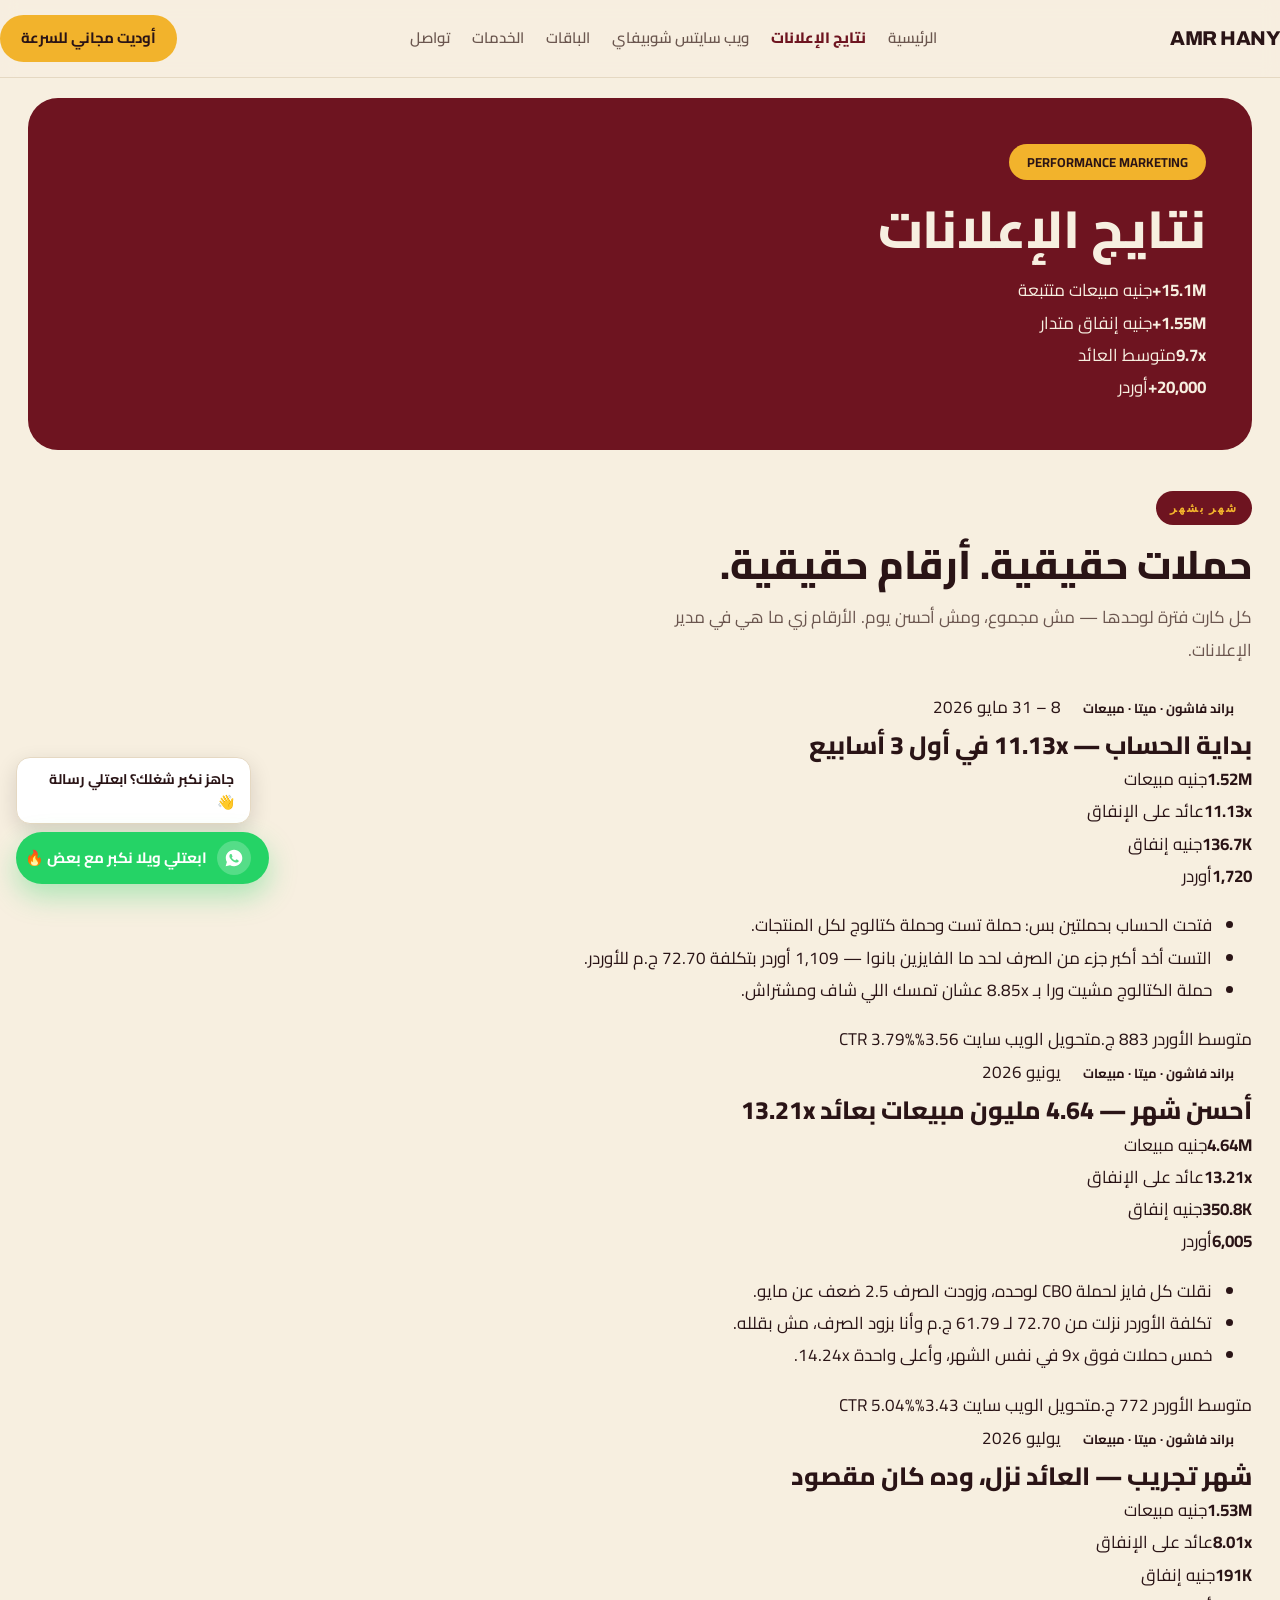
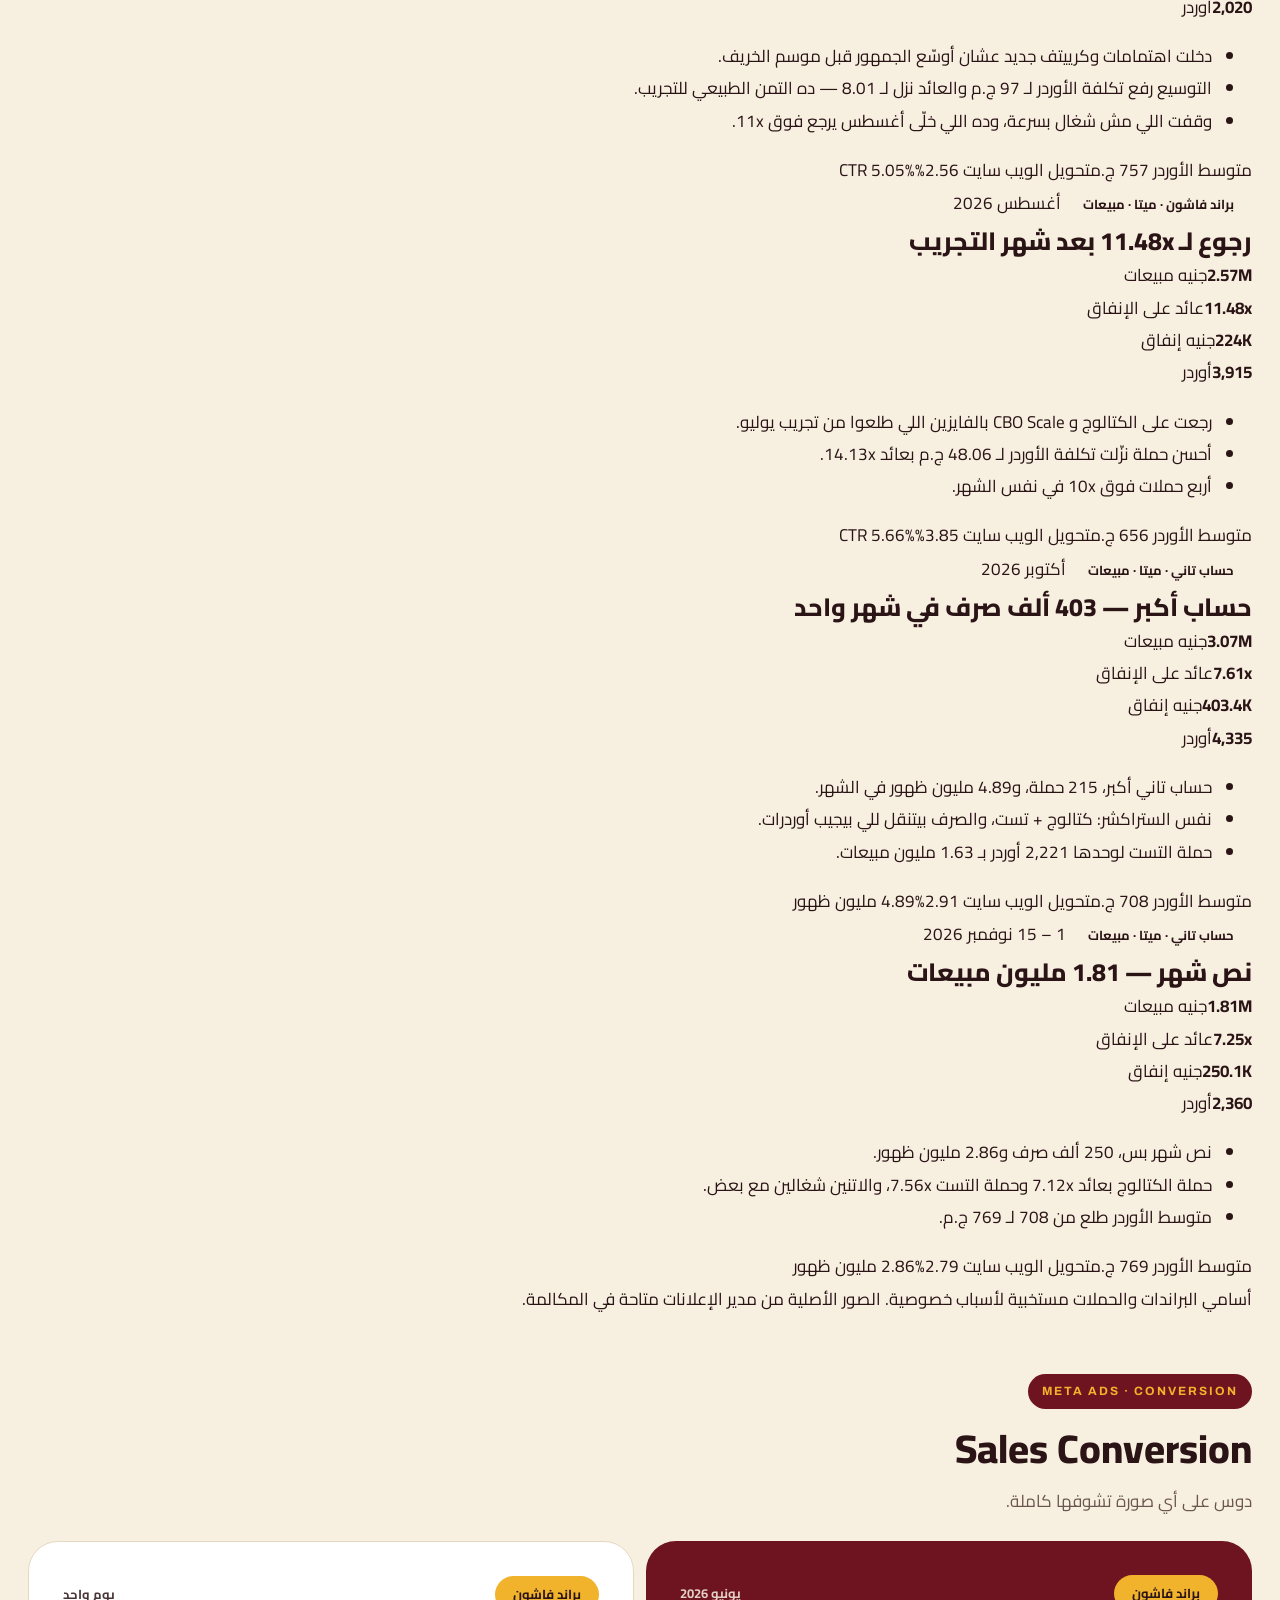
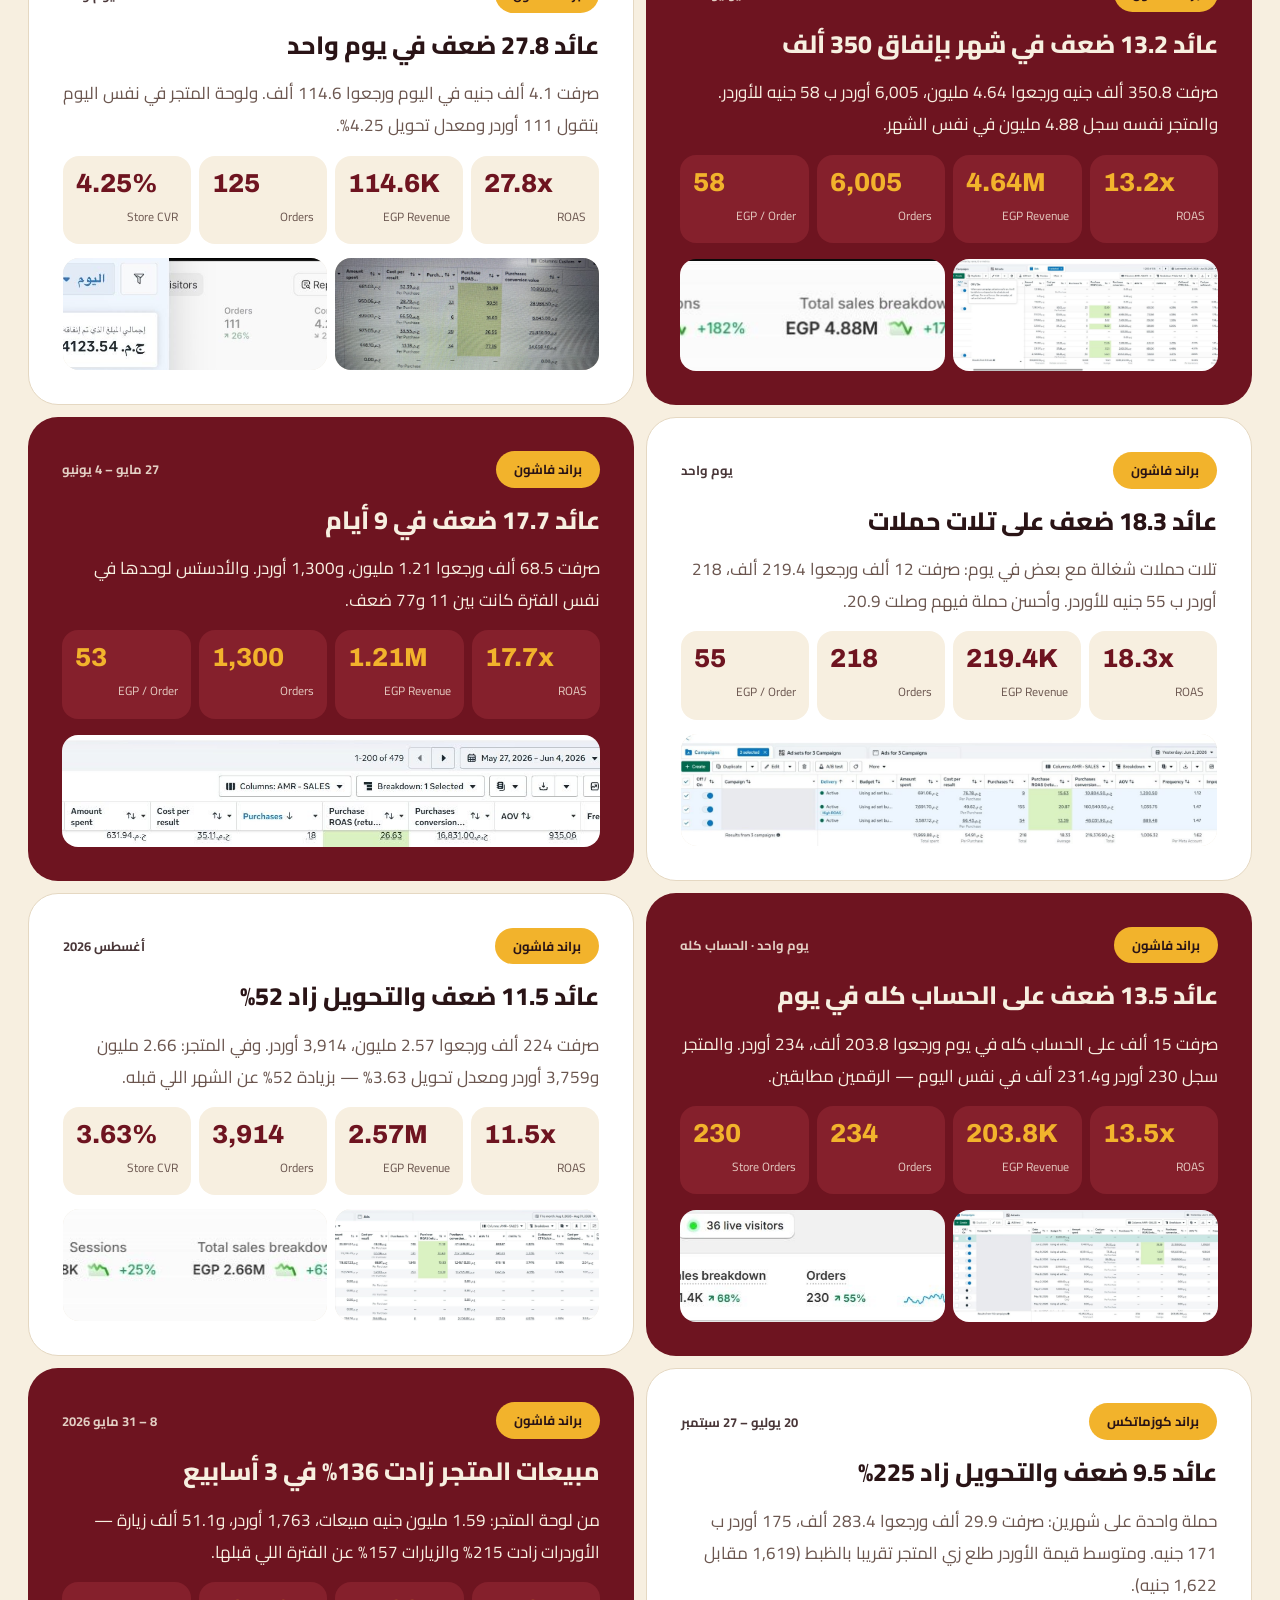
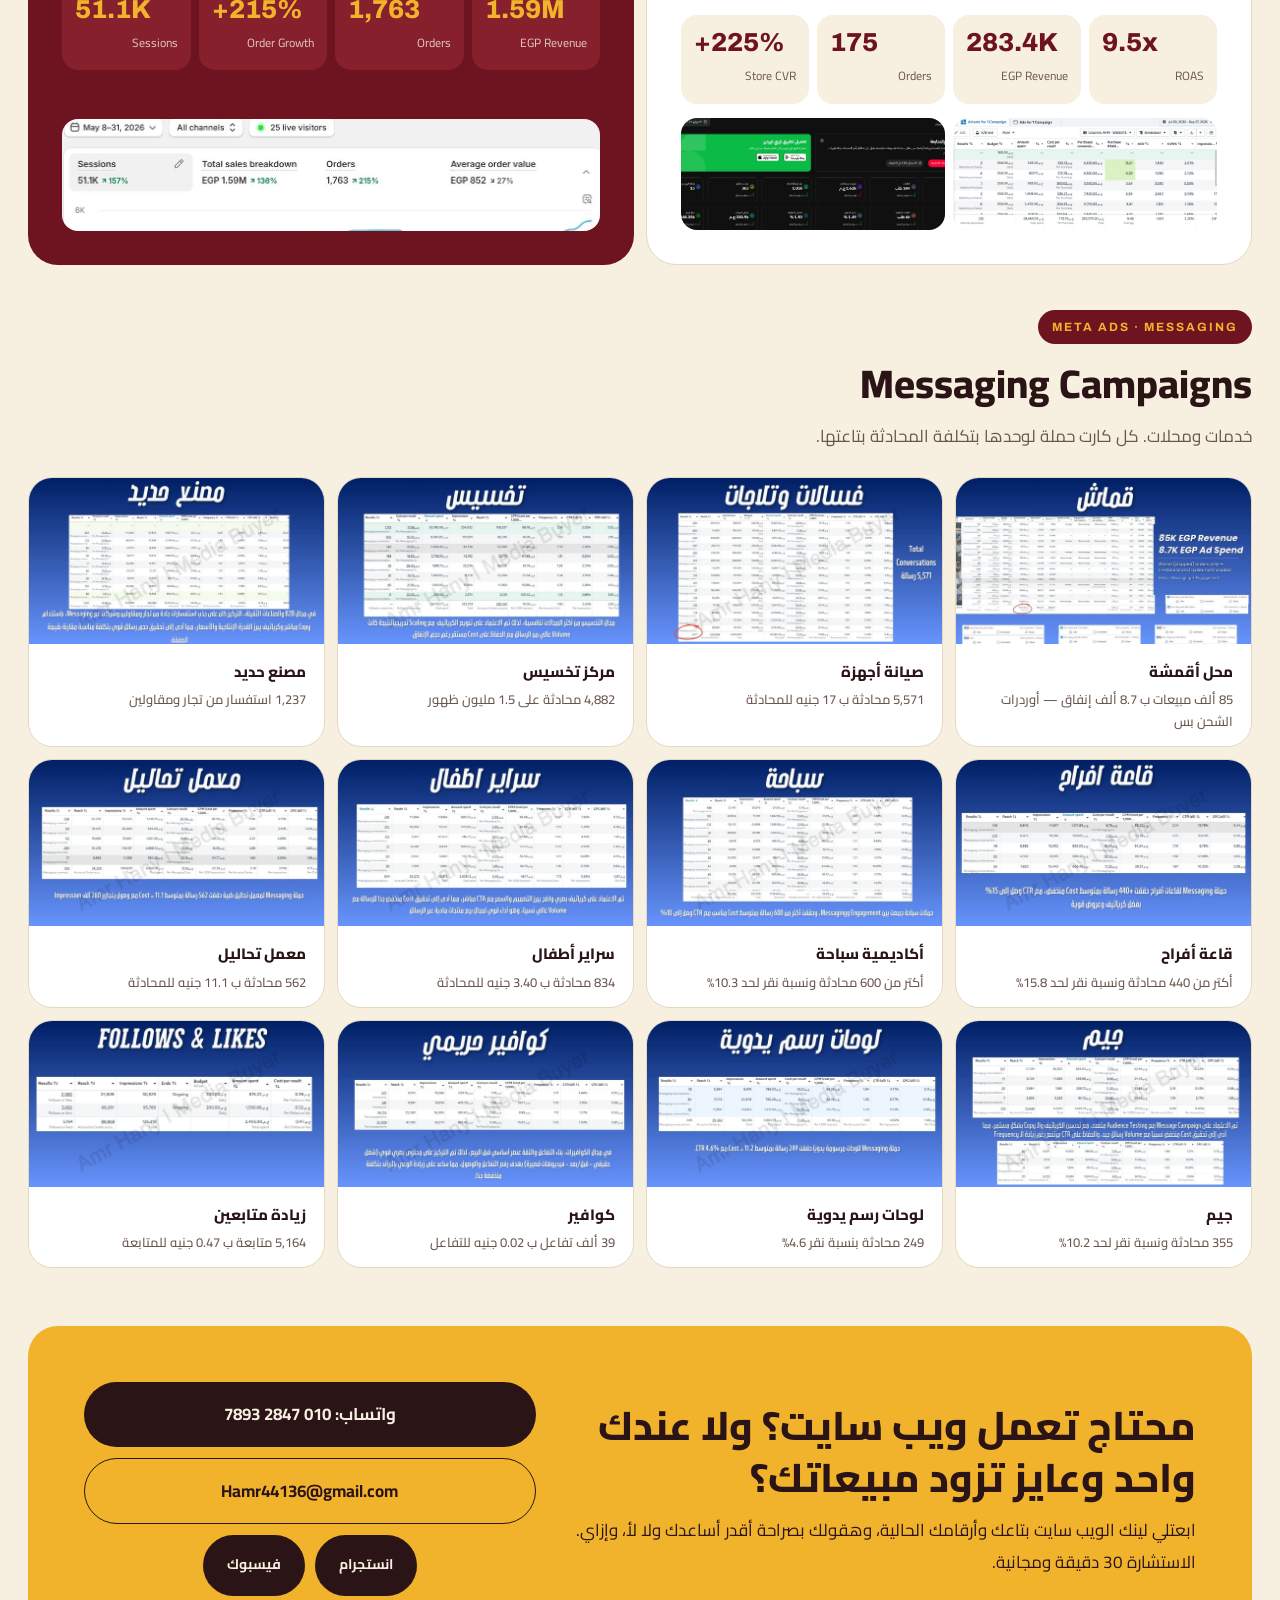
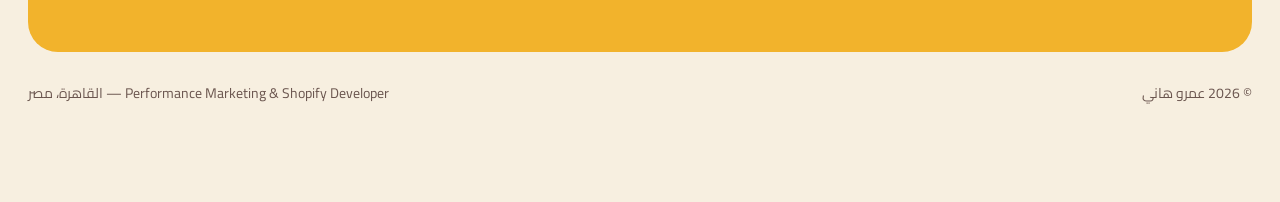
==== commit 3f00aa0d: "Update media-buying.html" ====
--- a/media-buying.html
+++ b/media-buying.html
@@ -4,9 +4,9 @@
 <meta charset="utf-8">
 <meta name="viewport" content="width=device-width, initial-scale=1">
 <title>نتايج الإعلانات — عمرو هاني</title>
-<meta name="description" content="كيس ستاديز حقيقية من مدير الإعلانات: عائد 13.2 ضعف في شهر بـ 4.64 مليون مبيعات، و27.8 ضعف في يوم واحد.">
+<meta name="description" content="15.1 مليون جنيه مبيعات متتبعة على 1.55 مليون إنفاق. كيس ستاديز بالأرقام من مدير الإعلانات.">
 <meta property="og:title" content="نتايج الإعلانات — عمرو هاني">
-<meta property="og:description" content="كيس ستاديز حقيقية من مدير الإعلانات: عائد 13.2 ضعف في شهر بـ 4.64 مليون مبيعات، و27.8 ضعف في يوم واحد.">
+<meta property="og:description" content="15.1 مليون جنيه مبيعات متتبعة على 1.55 مليون إنفاق. كيس ستاديز بالأرقام من مدير الإعلانات.">
 <meta property="og:type" content="website">
 <link rel="preconnect" href="https://fonts.googleapis.com">
 <link rel="preconnect" href="https://fonts.gstatic.com" crossorigin>
@@ -22,13 +22,13 @@
       <ul>
         <li><a href="index.html">الرئيسية</a></li>
         <li><a href="media-buying.html" class="on">نتايج الإعلانات</a></li>
-        <li><a href="stores.html">متاجر شوبيفاي</a></li>
+        <li><a href="stores.html">ويب سايتس شوبيفاي</a></li>
+        <li><a href="stores.html#packages">الباقات</a></li>
         <li><a href="index.html#services">الخدمات</a></li>
-        <li><a href="index.html#how">بنشتغل إزاي</a></li>
         <li><a href="index.html#contact">تواصل</a></li>
       </ul>
     </nav>
-    <a class="btn btn-gold" href="https://wa.me/201028477893">احجز استشارة مجانية</a>
+    <a class="btn btn-gold" href="index.html#audit">أوديت مجاني للسرعة</a>
   </div>
 </header>
 
@@ -38,20 +38,156 @@
   <section class="page-head" style="padding-top:clamp(24px,3.6vw,46px)">
     <span class="pill">PERFORMANCE MARKETING</span>
     <h1>نتايج الإعلانات</h1>
-    <p>كل كارت هنا حملة أو فترة لوحدها — مش مجموع. والصور من مدير الإعلانات ومن لوحة المتجر زي ما هي. أسامي العملاء مستخبية.</p>
-  </section>
-
-  <section id="ads" style="padding-top:40px">
+    <div class="hstats">
+      <div><b>15.1M+</b><span>جنيه مبيعات متتبعة</span></div>
+      <div><b>1.55M+</b><span>جنيه إنفاق متدار</span></div>
+      <div><b>9.7x</b><span>متوسط العائد</span></div>
+      <div><b>20,000+</b><span>أوردر</span></div>
+    </div>
+  </section>
+
+  <section id="periods" style="padding-top:40px">
     <div class="sec-head">
-      <span class="eyebrow">حملات البيع</span>
-      <h2>نتايج، حملة حملة</h2>
+      <span class="eyebrow">شهر بشهر</span>
+      <h2>حملات حقيقية. أرقام حقيقية.</h2>
+      <p>كل كارت فترة لوحدها — مش مجموع، ومش أحسن يوم. الأرقام زي ما هي في مدير الإعلانات.</p>
+    </div>
+    <div class="periods">
+      <article class="period dark">
+        <div class="ph">
+          <span class="pill tag">براند فاشون · ميتا · مبيعات</span>
+          <span class="when">8 – 31 مايو 2026</span>
+        </div>
+        <h3>بداية الحساب — 11.13x في أول 3 أسابيع</h3>
+        <div class="strip">
+        <div><b>1.52M</b><span>جنيه مبيعات</span></div>
+        <div><b>11.13x</b><span>عائد على الإنفاق</span></div>
+        <div><b>136.7K</b><span>جنيه إنفاق</span></div>
+        <div><b>1,720</b><span>أوردر</span></div>
+        </div>
+        <ul class="did">
+        <li>فتحت الحساب بحملتين بس: حملة تست وحملة كتالوج لكل المنتجات.</li>
+        <li>التست أخد أكبر جزء من الصرف لحد ما الفايزين بانوا — 1,109 أوردر بتكلفة 72.70 ج.م للأوردر.</li>
+        <li>حملة الكتالوج مشيت ورا بـ 8.85x عشان تمسك اللي شاف ومشتراش.</li>
+        </ul>
+        <div class="pshot"><img src="assets/img/ads-2026-05.jpg" alt="مدير الإعلانات — 8 إلى 31 مايو 2026" loading="lazy" onerror="this.closest('.pshot').remove()"></div>
+        <div class="srow"><span class="chip">متوسط الأوردر 883 ج.م</span><span class="chip">تحويل الويب سايت 3.56%</span><span class="chip">CTR 3.79%</span></div>
+      </article>
+      <article class="period">
+        <div class="ph">
+          <span class="pill tag">براند فاشون · ميتا · مبيعات</span>
+          <span class="when">يونيو 2026</span>
+        </div>
+        <h3>أحسن شهر — 4.64 مليون مبيعات بعائد 13.21x</h3>
+        <div class="strip">
+        <div><b>4.64M</b><span>جنيه مبيعات</span></div>
+        <div><b>13.21x</b><span>عائد على الإنفاق</span></div>
+        <div><b>350.8K</b><span>جنيه إنفاق</span></div>
+        <div><b>6,005</b><span>أوردر</span></div>
+        </div>
+        <ul class="did">
+        <li>نقلت كل فايز لحملة CBO لوحده، وزودت الصرف 2.5 ضعف عن مايو.</li>
+        <li>تكلفة الأوردر نزلت من 72.70 لـ 61.79 ج.م وأنا بزود الصرف، مش بقلله.</li>
+        <li>خمس حملات فوق 9x في نفس الشهر، وأعلى واحدة 14.24x.</li>
+        </ul>
+        <div class="pshot"><img src="assets/img/ads-2026-06.jpg" alt="مدير الإعلانات — يونيو 2026" loading="lazy" onerror="this.closest('.pshot').remove()"></div>
+        <div class="srow"><span class="chip">متوسط الأوردر 772 ج.م</span><span class="chip">تحويل الويب سايت 3.43%</span><span class="chip">CTR 5.04%</span></div>
+      </article>
+      <article class="period">
+        <div class="ph">
+          <span class="pill tag">براند فاشون · ميتا · مبيعات</span>
+          <span class="when">يوليو 2026</span>
+        </div>
+        <h3>شهر تجريب — العائد نزل، وده كان مقصود</h3>
+        <div class="strip">
+        <div><b>1.53M</b><span>جنيه مبيعات</span></div>
+        <div><b>8.01x</b><span>عائد على الإنفاق</span></div>
+        <div><b>191K</b><span>جنيه إنفاق</span></div>
+        <div><b>2,020</b><span>أوردر</span></div>
+        </div>
+        <ul class="did">
+        <li>دخلت اهتمامات وكرييتف جديد عشان أوسّع الجمهور قبل موسم الخريف.</li>
+        <li>التوسيع رفع تكلفة الأوردر لـ 97 ج.م والعائد نزل لـ 8.01 — ده التمن الطبيعي للتجريب.</li>
+        <li>وقفت اللي مش شغال بسرعة، وده اللي خلّى أغسطس يرجع فوق 11x.</li>
+        </ul>
+        <div class="pshot"><img src="assets/img/ads-2026-07.jpg" alt="مدير الإعلانات — يوليو 2026" loading="lazy" onerror="this.closest('.pshot').remove()"></div>
+        <div class="srow"><span class="chip">متوسط الأوردر 757 ج.م</span><span class="chip">تحويل الويب سايت 2.56%</span><span class="chip">CTR 5.05%</span></div>
+      </article>
+      <article class="period dark">
+        <div class="ph">
+          <span class="pill tag">براند فاشون · ميتا · مبيعات</span>
+          <span class="when">أغسطس 2026</span>
+        </div>
+        <h3>رجوع لـ 11.48x بعد شهر التجريب</h3>
+        <div class="strip">
+        <div><b>2.57M</b><span>جنيه مبيعات</span></div>
+        <div><b>11.48x</b><span>عائد على الإنفاق</span></div>
+        <div><b>224K</b><span>جنيه إنفاق</span></div>
+        <div><b>3,915</b><span>أوردر</span></div>
+        </div>
+        <ul class="did">
+        <li>رجعت على الكتالوج و CBO Scale بالفايزين اللي طلعوا من تجريب يوليو.</li>
+        <li>أحسن حملة نزّلت تكلفة الأوردر لـ 48.06 ج.م بعائد 14.13x.</li>
+        <li>أربع حملات فوق 10x في نفس الشهر.</li>
+        </ul>
+        <div class="pshot"><img src="assets/img/ads-2026-08.jpg" alt="مدير الإعلانات — أغسطس 2026" loading="lazy" onerror="this.closest('.pshot').remove()"></div>
+        <div class="srow"><span class="chip">متوسط الأوردر 656 ج.م</span><span class="chip">تحويل الويب سايت 3.85%</span><span class="chip">CTR 5.66%</span></div>
+      </article>
+      <article class="period">
+        <div class="ph">
+          <span class="pill tag">حساب تاني · ميتا · مبيعات</span>
+          <span class="when">أكتوبر 2026</span>
+        </div>
+        <h3>حساب أكبر — 403 ألف صرف في شهر واحد</h3>
+        <div class="strip">
+        <div><b>3.07M</b><span>جنيه مبيعات</span></div>
+        <div><b>7.61x</b><span>عائد على الإنفاق</span></div>
+        <div><b>403.4K</b><span>جنيه إنفاق</span></div>
+        <div><b>4,335</b><span>أوردر</span></div>
+        </div>
+        <ul class="did">
+        <li>حساب تاني أكبر، 215 حملة، و4.89 مليون ظهور في الشهر.</li>
+        <li>نفس الستراكشر: كتالوج + تست، والصرف بيتنقل للي بيجيب أوردرات.</li>
+        <li>حملة التست لوحدها 2,221 أوردر بـ 1.63 مليون مبيعات.</li>
+        </ul>
+        <div class="pshot"><img src="assets/img/ads-2026-10.jpg" alt="مدير الإعلانات — أكتوبر 2026" loading="lazy" onerror="this.closest('.pshot').remove()"></div>
+        <div class="srow"><span class="chip">متوسط الأوردر 708 ج.م</span><span class="chip">تحويل الويب سايت 2.91%</span><span class="chip">4.89 مليون ظهور</span></div>
+      </article>
+      <article class="period">
+        <div class="ph">
+          <span class="pill tag">حساب تاني · ميتا · مبيعات</span>
+          <span class="when">1 – 15 نوفمبر 2026</span>
+        </div>
+        <h3>نص شهر — 1.81 مليون مبيعات</h3>
+        <div class="strip">
+        <div><b>1.81M</b><span>جنيه مبيعات</span></div>
+        <div><b>7.25x</b><span>عائد على الإنفاق</span></div>
+        <div><b>250.1K</b><span>جنيه إنفاق</span></div>
+        <div><b>2,360</b><span>أوردر</span></div>
+        </div>
+        <ul class="did">
+        <li>نص شهر بس، 250 ألف صرف و2.86 مليون ظهور.</li>
+        <li>حملة الكتالوج بعائد 7.12x وحملة التست 7.56x، والاتنين شغالين مع بعض.</li>
+        <li>متوسط الأوردر طلع من 708 لـ 769 ج.م.</li>
+        </ul>
+        <div class="pshot"><img src="assets/img/ads-2026-11.jpg" alt="مدير الإعلانات — 1 إلى 15 نوفمبر 2026" loading="lazy" onerror="this.closest('.pshot').remove()"></div>
+        <div class="srow"><span class="chip">متوسط الأوردر 769 ج.م</span><span class="chip">تحويل الويب سايت 2.79%</span><span class="chip">2.86 مليون ظهور</span></div>
+      </article>
+    </div>
+    <p class="note">أسامي البراندات والحملات مستخبية لأسباب خصوصية. الصور الأصلية من مدير الإعلانات متاحة في المكالمة.</p>
+  </section>
+
+  <section id="ads">
+    <div class="sec-head">
+      <span class="eyebrow">META ADS · CONVERSION</span>
+      <h2>Sales Conversion</h2>
       <p>دوس على أي صورة تشوفها كاملة.</p>
     </div>
     <div class="cases" id="caseList"></div>
 
     <div class="sec-head" style="margin-top:44px">
-      <span class="eyebrow">حملات الرسايل</span>
-      <h2>حملات رسايل في 11 مجال</h2>
+      <span class="eyebrow">META ADS · MESSAGING</span>
+      <h2>Messaging Campaigns</h2>
       <p>خدمات ومحلات. كل كارت حملة لوحدها بتكلفة المحادثة بتاعتها.</p>
     </div>
     <div class="msg-grid" id="msgGrid"></div>
@@ -59,8 +195,8 @@
 
   <section class="contact" id="contact">
     <div>
-      <h2>عندك براند بيبيع وعايز توسّع؟</h2>
-      <p>ابعتلي لينك متجرك وأرقامك الحالية، وهقولك بصراحة أقدر أساعدك ولا لأ، وإزاي. الاستشارة 30 دقيقة ومجانية.</p>
+      <h2>محتاج تعمل ويب سايت؟ ولا عندك واحد وعايز تزود مبيعاتك؟</h2>
+      <p>ابعتلي لينك الويب سايت بتاعك وأرقامك الحالية، وهقولك بصراحة أقدر أساعدك ولا لأ، وإزاي. الاستشارة 30 دقيقة ومجانية.</p>
     </div>
     <div class="lines">
       <a href="https://wa.me/201028477893">واتساب: 010 2847 7893</a>
--- a/assets/site.css
+++ b/assets/site.css
@@ -1,5 +1,5 @@
 /* ============================================================
-   COLORS — change these to recolor the whole site
+   الألوان — غير السطور دي يتغير الموقع كله
    ============================================================ */
 :root{
   --wine:#6E1420;
@@ -11,259 +11,345 @@
   --white:#FFFFFF;
   --muted:#6B564F;
   --muted-dark:#E4C9C0;
-  --pad:30px;
+  --pad:28px;
   --r-lg:30px;
   --r-md:24px;
   --r-sm:16px;
 }
 *{box-sizing:border-box}
 html{scroll-behavior:smooth}
-body{margin:0;background:var(--cream);color:var(--wine-deep);
-  font-family:Manrope,'Segoe UI',sans-serif;font-size:17px;line-height:1.65;-webkit-font-smoothing:antialiased}
-h1,h2,h3,h4,.num,.brandmark{font-family:Archivo,sans-serif;letter-spacing:-1px;line-height:1.02;margin:0}
-h1{font-weight:800;font-size:clamp(38px,7vw,82px);text-transform:uppercase}
-h2{font-weight:800;font-size:clamp(28px,4.2vw,42px);text-transform:uppercase}
-h3{font-weight:700;font-size:clamp(20px,2.4vw,26px)}
+body{
+  margin:0;background:var(--cream);color:var(--wine-deep);
+  font-family:Cairo,'Segoe UI',sans-serif;font-size:17px;line-height:1.9;
+  -webkit-font-smoothing:antialiased;
+}
+h1,h2,h3,h4{font-family:Cairo,sans-serif;font-weight:800;margin:0;line-height:1.35}
+h1{font-size:clamp(30px,5.4vw,60px)}
+h2{font-size:clamp(25px,3.6vw,40px);line-height:1.3}
+h3{font-size:clamp(19px,2.2vw,25px);line-height:1.45}
 p{margin:0}
 img{max-width:100%;display:block}
 a{color:inherit;text-decoration:none}
 :focus-visible{outline:3px solid var(--mustard);outline-offset:3px}
-
-/* ---------- Arabic / RTL ---------- */
-html[dir="rtl"] body{font-family:Cairo,'Segoe UI',sans-serif;line-height:1.9}
-html[dir="rtl"] h1,html[dir="rtl"] h2,html[dir="rtl"] h3,html[dir="rtl"] h4{
-  font-family:Cairo,sans-serif;letter-spacing:0;text-transform:none;font-weight:800}
-html[dir="rtl"] h1{font-size:clamp(30px,5.4vw,60px);line-height:1.35}
-html[dir="rtl"] h2{font-size:clamp(24px,3.4vw,36px);line-height:1.4}
-html[dir="rtl"] h3{font-size:clamp(18px,2.1vw,24px);line-height:1.5}
-html[dir="rtl"] .pill{padding:9px 20px}
-html[dir="rtl"] nav ul{font-weight:600}
-.num,.kpi b,.brandmark{direction:ltr;unicode-bidi:isolate}
-
-.wrap{max-width:1360px;margin:0 auto;padding:0 var(--pad)}
-.pill{display:inline-flex;align-items:center;gap:8px;padding:8px 18px;border-radius:999px;font-size:13px;font-weight:700}
-.btn{display:inline-flex;align-items:center;justify-content:center;padding:17px 30px;border-radius:999px;
-  font-weight:700;font-size:16px;border:1.5px solid transparent;cursor:pointer;font-family:inherit}
+/* الأرقام والكلام الإنجليزي يفضلوا من الشمال لليمين */
+.ltr,.num,.kpi b,.kpi span,.brandmark,.big-stat .fig{direction:ltr;unicode-bidi:isolate}
+
+.wrap{max-width:1340px;margin:0 auto;padding:0 var(--pad)}
+.pill{display:inline-flex;align-items:center;gap:8px;padding:8px 18px;border-radius:999px;
+  font-size:13px;font-weight:700;line-height:1.6}
+.btn{display:inline-flex;align-items:center;justify-content:center;gap:8px;padding:15px 28px;
+  border-radius:999px;font-weight:700;font-size:16px;border:1.5px solid transparent;cursor:pointer;
+  font-family:inherit;line-height:1.5}
 .btn-gold{background:var(--mustard);color:var(--wine-deep)}
 .btn-gold:hover{background:#e0a21f}
 .btn-out-light{border-color:#B4707A;color:var(--cream)}
 .btn-out-dark{border-color:var(--wine);color:var(--wine)}
 
-/* ---------- header ---------- */
-header{position:sticky;top:0;z-index:40;background:rgba(247,239,224,.93);backdrop-filter:blur(8px);
+/* ---------- الهيدر ---------- */
+header{position:sticky;top:0;z-index:40;background:rgba(247,239,224,.94);backdrop-filter:blur(8px);
   border-bottom:1px solid var(--cream-line);transition:box-shadow .3s ease}
 header.small{box-shadow:0 8px 24px rgba(42,20,22,.08)}
-.head{display:flex;align-items:center;justify-content:space-between;gap:18px;padding:16px 0;transition:padding .3s ease}
+.head{display:flex;align-items:center;justify-content:space-between;gap:16px;padding:15px 0;transition:padding .3s ease}
 header.small .head{padding:9px 0}
-.brandmark{font-weight:800;font-size:20px;text-transform:uppercase;transition:font-size .3s ease}
+.brandmark{font-family:Archivo,sans-serif;font-weight:800;font-size:20px;text-transform:uppercase;
+  letter-spacing:-.5px;transition:font-size .3s ease}
 header.small .brandmark{font-size:17px}
-nav ul{display:flex;gap:24px;list-style:none;margin:0;padding:0;font-size:15px;font-weight:500;color:var(--muted)}
+nav ul{display:flex;gap:22px;list-style:none;margin:0;padding:0;font-size:15px;font-weight:600;color:var(--muted)}
 nav a:hover,nav a.on{color:var(--wine)}
-nav a.on{font-weight:700}
-.head-right{display:flex;align-items:center;gap:10px}
-#lang{padding:9px 15px;border-radius:999px;border:1.5px solid var(--wine);background:none;color:var(--wine);
-  font-weight:700;font-size:13px;cursor:pointer;font-family:inherit}
-.head .btn{padding:12px 20px;font-size:15px}
+nav a.on{font-weight:800}
+.head .btn{padding:11px 20px;font-size:15px}
 @media(max-width:1080px){nav{display:none}}
 
-/* ---------- hero ---------- */
-.hero{position:relative;margin-top:22px;border-radius:var(--r-lg);background:var(--wine);color:var(--cream);
-  padding:clamp(28px,4.4vw,56px);display:grid;grid-template-columns:1.25fr .75fr;gap:clamp(26px,3.6vw,52px);
-  align-items:center;overflow:hidden}
+/* ---------- الهيرو ---------- */
+.hero{position:relative;margin-top:20px;border-radius:var(--r-lg);background:var(--wine);color:var(--cream);
+  padding:clamp(26px,4.2vw,54px);display:grid;grid-template-columns:1.3fr .7fr;
+  gap:clamp(24px,3.4vw,48px);align-items:center;overflow:hidden}
 .hero::before{content:"";position:absolute;inset-inline-end:-140px;top:-140px;width:420px;height:420px;
   border-radius:50%;background:rgba(242,179,44,.10)}
 .hero-txt{position:relative;z-index:2}
-.hero .pill{background:var(--mustard);color:var(--wine-deep)}
-h1.name{margin:18px 0 6px;font-size:clamp(64px,11.5vw,168px);line-height:.84;letter-spacing:-4px;font-weight:800}
+.hero .pill{background:var(--mustard);color:var(--wine-deep);font-family:Archivo,sans-serif;
+  letter-spacing:.6px;font-size:12px}
+h1.name{font-family:Archivo,sans-serif;font-weight:800;font-size:clamp(58px,10vw,150px);
+  line-height:.84;letter-spacing:-4px;margin:18px 0 4px;direction:ltr;text-align:start}
 h1.name span{color:var(--mustard)}
-html[dir="rtl"] h1.name{letter-spacing:-2px;line-height:.9;font-size:clamp(58px,10.5vw,150px)}
-.tagline{font-family:Archivo,sans-serif;font-weight:700;font-size:clamp(19px,2.2vw,30px);line-height:1.2;
-  letter-spacing:-.5px;margin-top:14px;max-width:24ch}
-html[dir="rtl"] .tagline{font-family:Cairo,sans-serif;letter-spacing:0;line-height:1.5;font-size:clamp(18px,2vw,26px)}
-.hero p.lede{max-width:52ch;font-size:clamp(15px,1.5vw,18px);color:var(--muted-dark);margin-top:14px}
-.hero .cta{display:flex;flex-wrap:wrap;gap:12px;margin-top:24px}
+.tagline{font-weight:800;font-size:clamp(21px,2.6vw,36px);line-height:1.4;margin-top:12px;max-width:20ch}
+.hero p.lede{max-width:54ch;font-size:clamp(15px,1.5vw,18px);color:var(--muted-dark);margin-top:14px}
+.hero .cta{display:flex;flex-wrap:wrap;gap:12px;margin-top:22px}
 .hero-photo{position:relative;z-index:2;border-radius:var(--r-md);overflow:hidden;
   box-shadow:0 22px 50px rgba(20,8,10,.35);border:3px solid var(--mustard)}
 .hero-photo img{width:100%;aspect-ratio:4/5;object-fit:cover;object-position:center 18%}
 @media(max-width:900px){
-  .hero{grid-template-columns:1fr;gap:26px}
-  .hero-photo{max-width:320px;margin-inline:auto;order:-1}
-  h1.name{font-size:clamp(56px,17vw,110px)}
+  .hero{grid-template-columns:1fr;gap:24px}
+  .hero-photo{max-width:300px;margin-inline:auto;order:-1}
+  h1.name{font-size:clamp(52px,16vw,100px)}
 }
 
-/* page head (inner pages) */
-.page-head{margin-top:22px;border-radius:var(--r-lg);background:var(--wine);color:var(--cream);
-  padding:clamp(26px,4vw,48px)}
-.page-head .pill{background:var(--mustard);color:var(--wine-deep)}
-.page-head h1{margin:16px 0 10px;font-size:clamp(34px,5.6vw,66px)}
-.page-head p{max-width:64ch;color:var(--muted-dark)}
-
-/* ---------- stats ---------- */
-.stats{display:grid;grid-template-columns:repeat(4,1fr);gap:14px;margin-top:14px}
-.stat{background:var(--white);border:1px solid var(--cream-line);border-radius:var(--r-md);padding:24px;
+/* ---------- (ب) النتيجة الكبيرة اللي بتتغير ---------- */
+.big-stat{margin-top:14px;border-radius:var(--r-lg);background:var(--wine-deep);color:var(--cream);
+  padding:clamp(24px,3.4vw,44px);position:relative;overflow:hidden}
+.big-stat .top{display:flex;align-items:center;justify-content:space-between;gap:14px;
+  font-size:13px;font-weight:700;color:var(--muted-dark);margin-bottom:10px}
+.big-stat .count{font-family:Archivo,sans-serif;direction:ltr;letter-spacing:1px}
+.big-stat .fig{font-family:Archivo,sans-serif;font-weight:800;font-size:clamp(52px,9vw,104px);
+  line-height:1;color:var(--mustard);font-variant-numeric:tabular-nums}
+.big-stat .unit{font-family:Cairo,sans-serif;font-weight:800;font-size:clamp(20px,2.4vw,30px);
+  color:var(--cream);margin-inline-start:10px}
+.big-stat .line{height:2px;background:rgba(242,179,44,.3);margin:18px 0 14px;max-width:380px}
+.big-stat .what{font-size:clamp(17px,2vw,24px);font-weight:700;line-height:1.5}
+.big-stat .meta{color:var(--muted-dark);font-size:clamp(14px,1.4vw,16px);margin-top:6px}
+.big-stat .arrows{display:flex;gap:8px}
+.big-stat .arrows button{width:34px;height:34px;border-radius:50%;border:1.5px solid rgba(228,201,192,.4);
+  background:none;color:var(--cream);cursor:pointer;font-size:15px;line-height:1}
+.big-stat .arrows button:hover{border-color:var(--mustard);color:var(--mustard)}
+.big-stat .body{transition:opacity .35s ease}
+.big-stat.fading .body{opacity:0}
+
+/* ---------- (أ) شريط الأرقام ---------- */
+.stats{display:grid;grid-template-columns:repeat(4,1fr);gap:12px;margin-top:12px}
+.stat{background:var(--white);border:1px solid var(--cream-line);border-radius:var(--r-md);padding:22px;
   opacity:0;transform:translateY(14px);transition:opacity .6s ease,transform .6s cubic-bezier(.2,.7,.2,1)}
 .stat.in{opacity:1;transform:none}
-.num{font-weight:800;font-size:clamp(30px,3.2vw,44px);color:var(--wine);font-variant-numeric:tabular-nums}
-.stat span{display:block;color:var(--muted);font-size:14px;margin-top:6px}
+.num{font-family:Archivo,sans-serif;font-weight:800;font-size:clamp(28px,3vw,42px);color:var(--wine);
+  font-variant-numeric:tabular-nums;line-height:1.1}
+.num small{font-family:Cairo,sans-serif;font-size:16px;font-weight:800;margin-inline-start:4px}
+.stat span{display:block;color:var(--muted);font-size:14px;margin-top:8px;line-height:1.7}
 @media(max-width:820px){.stats{grid-template-columns:repeat(2,1fr)}}
 
-section{padding:64px 0 0}
-.sec-head{display:flex;flex-wrap:wrap;gap:16px;align-items:end;justify-content:space-between;margin-bottom:26px}
-.sec-head p{max-width:52ch;color:var(--muted)}
+section{padding:58px 0 0}
+.sec-head{margin-bottom:24px}
+.sec-head .eyebrow{font-family:Archivo,sans-serif;font-size:12px;font-weight:700;letter-spacing:2px;
+  color:var(--mustard);background:var(--wine);padding:6px 14px;border-radius:999px;display:inline-block}
+.sec-head h2{margin-top:14px}
+.sec-head p{max-width:62ch;color:var(--muted);margin-top:10px}
 .sec-head h2,.hero h1,.page-head h1{opacity:0;transform:translateY(18px);
   transition:opacity .7s ease,transform .7s cubic-bezier(.2,.7,.2,1)}
 .sec-head h2.in,.hero h1.in,.page-head h1.in{opacity:1;transform:none}
-.sec-head h2::after{content:"";display:block;height:3px;width:0;background:var(--mustard);margin-top:14px;
-  transition:width .8s .25s cubic-bezier(.2,.7,.2,1)}
-.sec-head h2.in::after{width:72px}
-
-/* ---------- services ---------- */
-.svc{display:grid;grid-template-columns:1fr 1fr;gap:14px}
-.svc-card{background:var(--white);border:1px solid var(--cream-line);border-radius:var(--r-md);padding:32px}
-.svc-card h3{margin-bottom:16px}
+
+/* ---------- رأس الصفحات الداخلية ---------- */
+.page-head{margin-top:20px;border-radius:var(--r-lg);background:var(--wine);color:var(--cream);
+  padding:clamp(24px,3.6vw,46px)}
+.page-head .pill{background:var(--mustard);color:var(--wine-deep)}
+.page-head h1{margin:14px 0 10px;font-size:clamp(28px,4.6vw,52px)}
+.page-head p{max-width:64ch;color:var(--muted-dark)}
+
+/* ---------- أنا مين ---------- */
+.about{background:var(--white);border:1px solid var(--cream-line);border-radius:var(--r-lg);
+  padding:clamp(26px,3.4vw,46px);display:grid;grid-template-columns:1fr 1fr;gap:clamp(22px,3vw,44px)}
+.about p+p{margin-top:14px}
+.about p{color:var(--muted)}
+.about .lead{color:var(--wine-deep);font-weight:700;font-size:clamp(17px,1.8vw,20px)}
+@media(max-width:860px){.about{grid-template-columns:1fr}}
+
+/* ---------- الخدمات ---------- */
+.svc{display:grid;grid-template-columns:repeat(3,1fr);gap:12px}
+.svc-card{background:var(--white);border:1px solid var(--cream-line);border-radius:var(--r-md);
+  padding:28px;transition:transform .25s ease,box-shadow .25s ease}
+.svc-card:hover{transform:translateY(-4px);box-shadow:0 16px 34px rgba(42,20,22,.09)}
+.svc-card .no{font-family:Archivo,sans-serif;font-weight:800;font-size:14px;color:var(--mustard);
+  background:var(--wine);width:38px;height:38px;border-radius:50%;display:grid;place-items:center;
+  direction:ltr;margin-bottom:14px}
+.svc-card h3{margin-bottom:12px}
 .svc-card ul{list-style:none;margin:0;padding:0}
-.svc-card li{padding:13px 0;border-bottom:1px solid var(--cream-line);color:var(--muted)}
+.svc-card li{padding:10px 0;padding-inline-start:18px;position:relative;color:var(--muted);
+  font-size:15.5px;line-height:1.75;border-bottom:1px solid var(--cream-line)}
 .svc-card li:last-child{border-bottom:0;padding-bottom:0}
-@media(max-width:820px){.svc{grid-template-columns:1fr}}
-
-/* ---------- big link cards (home) ---------- */
-.big-links{display:grid;grid-template-columns:1fr 1fr;gap:14px}
-.big{position:relative;border-radius:var(--r-lg);padding:clamp(26px,3.4vw,44px);overflow:hidden;
-  background:var(--wine);color:var(--cream);display:flex;flex-direction:column;gap:14px;min-height:260px;
+.svc-card li::before{content:"";position:absolute;inset-inline-start:0;top:1.15em;width:6px;height:6px;
+  border-radius:50%;background:var(--mustard)}
+.svc-card.mid{display:flex;flex-direction:column;align-items:center;justify-content:center;
+  text-align:center;gap:16px}
+.svc-card.mid .no{margin-bottom:0}
+.svc-card.mid h3{margin-bottom:0;max-width:16ch}
+.svc-card.wide{grid-column:1/-1}
+.svc-card.wide ul{display:grid;grid-template-columns:repeat(3,1fr);gap:0 28px}
+.svc-card.wide li{border-bottom:0}
+@media(max-width:860px){.svc-card.wide ul{grid-template-columns:1fr}
+  .svc-card.wide li{border-bottom:1px solid var(--cream-line)}}
+@media(max-width:980px){.svc{grid-template-columns:1fr 1fr}}
+@media(max-width:620px){.svc{grid-template-columns:1fr}}
+
+/* ---------- بنشتغل إزاي ---------- */
+.how{background:var(--wine-deep);color:var(--cream);border-radius:var(--r-lg);
+  padding:clamp(26px,3.6vw,48px) 0;overflow:hidden}
+.how .inner{padding-inline:clamp(26px,3.6vw,48px)}
+.how h2{color:var(--cream)}
+.how .eyebrow{background:var(--mustard);color:var(--wine-deep)}
+.principles{display:grid;grid-template-columns:1fr 1fr;gap:12px;margin:22px 0 34px}
+.principle{background:rgba(255,255,255,.05);border:1px solid rgba(228,201,192,.16);
+  border-radius:var(--r-sm);padding:18px 22px;color:var(--muted-dark);font-size:15.5px;line-height:1.8}
+.principle b{color:var(--mustard);font-weight:800}
+@media(max-width:760px){.principles{grid-template-columns:1fr}}
+
+.steps{display:grid;grid-template-columns:repeat(5,1fr);gap:0;border-top:1px solid rgba(228,201,192,.18)}
+.step{padding:30px clamp(16px,1.8vw,26px);border-inline-start:1px solid rgba(228,201,192,.18);
+  display:flex;flex-direction:column;gap:12px}
+.step:last-child{border-inline-end:1px solid rgba(228,201,192,.18)}
+.step .no{width:42px;height:42px;border-radius:50%;border:1.5px solid var(--mustard);color:var(--mustard);
+  display:grid;place-items:center;font-family:Archivo,sans-serif;font-weight:800;font-size:14px;direction:ltr}
+.step h4{font-size:clamp(17px,1.7vw,21px);font-weight:800;line-height:1.4}
+.step p{color:var(--muted-dark);font-size:14.5px;line-height:1.8}
+.step .when{margin-top:auto;align-self:flex-start;border:1px solid rgba(228,201,192,.35);
+  border-radius:999px;padding:5px 14px;font-size:12.5px;font-weight:700;color:var(--muted-dark)}
+@media(max-width:1100px){.steps{grid-template-columns:repeat(2,1fr)}
+  .step{border-top:1px solid rgba(228,201,192,.18)}}
+@media(max-width:620px){.steps{grid-template-columns:1fr}}
+
+/* ---------- كروت كبيرة للصفحات ---------- */
+.big-links{display:grid;grid-template-columns:1fr 1fr;gap:12px}
+.big{position:relative;border-radius:var(--r-lg);padding:clamp(24px,3.2vw,42px);overflow:hidden;
+  background:var(--wine);color:var(--cream);display:flex;flex-direction:column;gap:12px;min-height:240px;
   transition:transform .25s ease}
 .big:hover{transform:translateY(-4px)}
 .big.alt{background:var(--white);color:var(--wine-deep);border:1px solid var(--cream-line)}
 .big.alt p{color:var(--muted)}
-.big .pill{background:var(--mustard);color:var(--wine-deep);align-self:flex-start}
-.big h3{font-size:clamp(24px,3vw,34px)}
-.big .go{margin-top:auto;font-weight:700;color:var(--mustard)}
+.big .pill{background:var(--mustard);color:var(--wine-deep);align-self:flex-start;font-family:Archivo,sans-serif}
+.big .go{margin-top:auto;font-weight:800;color:var(--mustard)}
 .big.alt .go{color:var(--wine)}
 @media(max-width:820px){.big-links{grid-template-columns:1fr}}
 
-/* ---------- ad case cards ---------- */
-.cases{display:grid;grid-template-columns:1fr 1fr;gap:14px}
-.case{background:var(--wine);color:var(--cream);border-radius:var(--r-lg);padding:clamp(24px,3vw,36px);
-  display:flex;flex-direction:column;gap:16px;transition:transform .25s ease}
+/* ---------- كيس ستادي الإعلانات ---------- */
+.cases{display:grid;grid-template-columns:1fr 1fr;gap:12px}
+.case{background:var(--wine);color:var(--cream);border-radius:var(--r-lg);padding:clamp(22px,2.8vw,34px);
+  display:flex;flex-direction:column;gap:14px;transition:transform .25s ease}
 .case:hover{transform:translateY(-4px)}
 .case.light{background:var(--white);color:var(--wine-deep);border:1px solid var(--cream-line)}
 .case.light p{color:var(--muted)}
 .case .tag{background:var(--mustard);color:var(--wine-deep)}
 .case .per{font-size:13px;font-weight:700;opacity:.85}
-.kpis{display:grid;grid-template-columns:repeat(4,1fr);gap:10px}
-.kpi{background:var(--wine-soft);border-radius:var(--r-sm);padding:14px;
+.kpis{display:grid;grid-template-columns:repeat(4,1fr);gap:8px}
+.kpi{background:var(--wine-soft);border-radius:var(--r-sm);padding:13px;
   opacity:0;transform:translateY(10px);transition:opacity .5s ease,transform .5s cubic-bezier(.2,.7,.2,1)}
 .kpi.in{opacity:1;transform:none}
 .case.light .kpi{background:#F7EFE0}
-.kpi b{display:block;font-family:Archivo,sans-serif;font-weight:800;font-size:clamp(20px,2.2vw,27px);
-  color:var(--mustard);line-height:1.1}
+.kpi b{display:block;font-family:Archivo,sans-serif;font-weight:800;font-size:clamp(19px,2.1vw,26px);
+  color:var(--mustard);line-height:1.15}
 .case.light .kpi b{color:var(--wine)}
-.kpi span{font-size:12px;color:var(--muted-dark)}
+.kpi span{font-size:12px;color:var(--muted-dark);line-height:1.6}
 .case.light .kpi span{color:var(--muted)}
-.shots{display:grid;grid-template-columns:repeat(auto-fit,minmax(150px,1fr));gap:10px;margin-top:auto}
+.shots{display:grid;grid-template-columns:repeat(auto-fit,minmax(140px,1fr));gap:8px;margin-top:auto}
 .shot{border-radius:var(--r-sm);overflow:hidden;background:var(--wine-soft);cursor:zoom-in}
 .case.light .shot{background:#F0E8D8}
-.shot img{width:100%;height:120px;object-fit:cover;object-position:top}
+.shot img{width:100%;height:112px;object-fit:cover;object-position:top}
 @media(max-width:1000px){.cases{grid-template-columns:1fr}}
 @media(max-width:560px){.kpis{grid-template-columns:repeat(2,1fr)}}
 
-/* ---------- messaging grid ---------- */
-.msg-grid{display:grid;grid-template-columns:repeat(auto-fill,minmax(250px,1fr));gap:12px}
-.msg{background:var(--white);border:1px solid var(--cream-line);border-radius:var(--r-md);overflow:hidden;cursor:zoom-in;
-  transition:transform .25s ease}
+/* ---------- حملات الرسايل ---------- */
+.msg-grid{display:grid;grid-template-columns:repeat(auto-fill,minmax(248px,1fr));gap:12px}
+.msg{background:var(--white);border:1px solid var(--cream-line);border-radius:var(--r-md);overflow:hidden;
+  cursor:zoom-in;transition:transform .25s ease}
 .msg:hover{transform:translateY(-4px)}
 .msg img{width:100%;aspect-ratio:16/9;object-fit:cover}
-.msg div{padding:14px 18px;font-weight:700;font-size:15px}
-.msg small{display:block;color:var(--muted);font-weight:500;font-size:13px;margin-top:2px}
-
-/* ---------- store blocks with scrollable phones ---------- */
-.store{background:var(--wine);border-radius:var(--r-lg);padding:clamp(24px,3.4vw,44px);
-  display:grid;grid-template-columns:auto 1fr;gap:clamp(22px,3.2vw,44px);align-items:center;
-  margin-bottom:16px;color:var(--cream)}
-.store:nth-child(even){background:var(--white);color:var(--wine-deep);border:1px solid var(--cream-line)}
-.store:nth-child(even) p{color:var(--muted)}
-.store:nth-child(even) .phone{border-color:var(--wine-deep)}
-.screens-col{display:flex;flex-direction:column;gap:14px;align-items:center}
-.tabs{display:flex;gap:8px;flex-wrap:wrap;justify-content:center}
-.tab{padding:9px 18px;border-radius:999px;border:1.5px solid currentColor;background:none;color:inherit;
-  font-family:inherit;font-weight:700;font-size:13px;cursor:pointer;opacity:.55;transition:all .2s ease}
-.tab:hover{opacity:.9}
-.tab.on{background:var(--mustard);color:var(--wine-deep);border-color:var(--mustard);opacity:1}
-html[dir="rtl"] .tab{font-size:14px}
-.phones{display:none;gap:18px;flex-wrap:wrap;justify-content:center}
-.phones.on{display:flex}
-.phone-wrap{display:flex;flex-direction:column;align-items:center;gap:10px}
-.phone-label{font-family:Archivo,sans-serif;font-weight:800;font-size:13px;letter-spacing:1.6px;
-  text-transform:uppercase;padding:7px 18px;border-radius:999px}
-html[dir="rtl"] .phone-label{font-family:Cairo,sans-serif;letter-spacing:0;font-size:14px}
-.phone-label.before{background:transparent;border:1.5px solid currentColor;opacity:.75}
-.phone-label.after{background:var(--mustard);color:var(--wine-deep)}
-.phone-label.new{background:var(--mustard);color:var(--wine-deep)}
-.phone{position:relative;width:clamp(210px,23vw,290px);aspect-ratio:9/19;border-radius:30px;
-  border:8px solid var(--wine-deep);background:var(--white);overflow:hidden}
-.phone .scroll{position:absolute;inset:0;overflow-y:auto;-webkit-overflow-scrolling:touch;
-  scrollbar-width:none;overscroll-behavior:contain}
-.phone .scroll::-webkit-scrollbar{display:none}
-.phone .scroll img{width:100%;height:auto}
-.phone .hint{position:absolute;inset-inline:0;bottom:10px;margin-inline:auto;width:max-content;
-  background:rgba(42,20,22,.78);color:#fff;font-size:11px;font-weight:700;padding:6px 12px;border-radius:999px;
-  pointer-events:none;transition:opacity .4s ease}
-.phone.touched .hint{opacity:0}
-.phone .expand{position:absolute;inset-inline-end:10px;top:10px;width:34px;height:34px;border:0;border-radius:50%;
-  background:rgba(42,20,22,.78);color:#fff;font-size:15px;cursor:pointer;display:grid;place-items:center}
-.store .tags{display:flex;flex-wrap:wrap;gap:8px}
-.store .tag{background:var(--mustard);color:var(--wine-deep)}
-.store .built{font-size:13px;font-weight:700;color:var(--mustard);margin-top:14px}
-.store:nth-child(even) .built{color:var(--wine)}
-.store .feats{list-style:none;margin:14px 0 0;padding:0;display:grid;gap:8px;font-size:15px}
-.store .feats li{padding-inline-start:18px;position:relative;color:var(--muted-dark)}
-.store:nth-child(even) .feats li{color:var(--muted)}
-.store .feats li::before{content:"";position:absolute;inset-inline-start:0;top:.62em;width:7px;height:7px;
-  border-radius:50%;background:var(--mustard)}
-@media(max-width:900px){.store{grid-template-columns:1fr}}
-
-/* ---------- process ---------- */
-.steps{display:grid;grid-template-columns:repeat(4,1fr);gap:14px}
-.step{background:var(--white);border:1px solid var(--cream-line);border-radius:var(--r-md);padding:24px}
-.step b{display:block;font-family:Archivo,sans-serif;font-weight:800;font-size:19px;margin-bottom:8px}
-html[dir="rtl"] .step b{font-family:Cairo,sans-serif}
-.step p{color:var(--muted);font-size:15px}
-@media(max-width:820px){.steps{grid-template-columns:repeat(2,1fr)}}
-
-/* ---------- contact / footer ---------- */
-.contact{margin:64px 0 0;border-radius:var(--r-lg);background:var(--mustard);color:var(--wine-deep);
-  padding:clamp(30px,5vw,60px);display:grid;grid-template-columns:1.4fr 1fr;gap:30px;align-items:center}
+.msg div{padding:14px 18px;font-weight:800;font-size:15px}
+.msg small{display:block;color:var(--muted);font-weight:500;font-size:13px;margin-top:2px;line-height:1.7}
+
+/* ---------- كارت كيس ستادي للمتاجر ---------- */
+.proj{background:var(--white);border:1px solid var(--cream-line);border-radius:var(--r-lg);
+  overflow:hidden;display:grid;grid-template-columns:350px 1fr;gap:0;margin-bottom:14px;
+  transition:box-shadow .25s ease}
+.proj:hover{box-shadow:0 18px 40px rgba(42,20,22,.10)}
+.proj.dark{background:var(--wine);border-color:var(--wine);color:var(--cream)}
+.proj.dark .pr-body p{color:var(--muted-dark)}
+.proj.dark .pr-row b{color:var(--mustard)}
+.proj.dark .pr-shell{background:var(--wine-soft)}
+.pr-shell{background:#F0E8D8;padding:28px;display:grid;place-items:center}
+.pr-pic{width:100%;max-width:294px;aspect-ratio:3/4;max-height:410px;overflow:hidden;border-radius:14px;
+  box-shadow:0 14px 32px rgba(42,20,22,.22)}
+.pr-pic img{width:100%;height:100%;object-fit:cover;object-position:top}
+.proj{min-height:470px}
+.pr-body{padding:clamp(24px,3vw,38px);display:flex;flex-direction:column;gap:14px}
+.pr-body .tags{display:flex;flex-wrap:wrap;gap:8px}
+.pr-body .tag{background:var(--mustard);color:var(--wine-deep)}
+.pr-rows{display:flex;flex-direction:column;gap:12px;margin-top:2px}
+.pr-row{display:grid;grid-template-columns:86px 1fr;gap:12px;align-items:start}
+.pr-row b{font-size:13.5px;font-weight:800;color:var(--wine);padding-top:2px}
+.pr-row p{color:var(--muted);font-size:15.5px;line-height:1.8}
+.pr-actions{display:flex;flex-wrap:wrap;gap:10px;margin-top:4px}
+.pr-actions button{padding:12px 22px;border-radius:999px;font-family:inherit;font-weight:700;
+  font-size:14.5px;cursor:pointer;border:1.5px solid var(--wine);background:none;color:var(--wine)}
+.pr-actions button.main{background:var(--mustard);border-color:var(--mustard);color:var(--wine-deep)}
+.proj.dark .pr-actions button{border-color:rgba(228,201,192,.45);color:var(--cream)}
+.proj.dark .pr-actions button.main{background:var(--mustard);border-color:var(--mustard);color:var(--wine-deep)}
+.pr-meta{font-size:13px;font-weight:700;color:var(--mustard)}
+.proj:not(.dark) .pr-meta{color:var(--wine)}
+@media(max-width:860px){.proj{grid-template-columns:1fr;min-height:0}.pr-pic{max-width:270px}
+  .pr-row{grid-template-columns:1fr;gap:2px}}
+
+/* ---------- هنشتغل سوا لو ---------- */
+.fit{display:grid;grid-template-columns:1fr 1fr;gap:12px}
+.fit-card{border-radius:var(--r-lg);padding:clamp(24px,3vw,38px)}
+.fit-card.yes{background:var(--wine);color:var(--cream)}
+.fit-card.no{background:var(--white);border:1px solid var(--cream-line)}
+.fit-card h3{margin-bottom:14px}
+.fit-card ul{list-style:none;margin:0;padding:0}
+.fit-card li{padding:11px 0;padding-inline-start:30px;position:relative;font-size:15.5px;line-height:1.8}
+.fit-card.yes li{color:var(--muted-dark);border-bottom:1px solid rgba(228,201,192,.16)}
+.fit-card.no li{color:var(--muted);border-bottom:1px solid var(--cream-line)}
+.fit-card li:last-child{border-bottom:0}
+.fit-card li::before{position:absolute;inset-inline-start:0;top:9px;width:20px;height:20px;border-radius:50%;
+  display:grid;place-items:center;font-size:12px;font-weight:800}
+.fit-card.yes li::before{content:"✓";background:var(--mustard);color:var(--wine-deep)}
+.fit-card.no li::before{content:"✕";background:var(--cream-line);color:var(--muted)}
+@media(max-width:820px){.fit{grid-template-columns:1fr}}
+
+/* ---------- أسئلة شائعة ---------- */
+.faq{display:flex;flex-direction:column;gap:10px}
+.faq details{background:var(--white);border:1px solid var(--cream-line);border-radius:var(--r-md);
+  padding:4px 24px}
+.faq summary{list-style:none;cursor:pointer;padding:18px 0;font-weight:800;font-size:17px;
+  display:flex;align-items:center;justify-content:space-between;gap:14px}
+.faq summary::-webkit-details-marker{display:none}
+.faq summary::after{content:"+";font-family:Archivo,sans-serif;font-size:22px;color:var(--mustard);
+  font-weight:800;flex-shrink:0}
+.faq details[open] summary::after{content:"−"}
+.faq p{padding:0 0 20px;color:var(--muted);font-size:15.5px;line-height:1.9}
+
+/* ---------- تواصل والفوتر ---------- */
+.contact{margin:58px 0 0;border-radius:var(--r-lg);background:var(--mustard);color:var(--wine-deep);
+  padding:clamp(28px,4.4vw,56px);display:grid;grid-template-columns:1.4fr 1fr;gap:28px;align-items:center}
 .contact h2{margin-bottom:10px}
-.contact .lines{display:flex;flex-direction:column;gap:12px}
-.contact .lines a{background:var(--wine-deep);color:var(--cream);padding:17px 24px;border-radius:999px;
+.contact .lines{display:flex;flex-direction:column;gap:11px}
+.contact .lines a{background:var(--wine-deep);color:var(--cream);padding:16px 24px;border-radius:999px;
   font-weight:700;text-align:center}
 .contact .lines a.alt{background:transparent;border:1.5px solid var(--wine-deep);color:var(--wine-deep)}
 .socials{display:flex;gap:10px;justify-content:center;font-weight:700;font-size:14px}
-.socials a{background:transparent;color:var(--wine-deep);padding:6px 12px;border-bottom:2px solid var(--wine-deep);border-radius:0}
+.socials a{background:transparent;color:var(--wine-deep);padding:6px 12px;
+  border-bottom:2px solid var(--wine-deep);border-radius:0}
 @media(max-width:820px){.contact{grid-template-columns:1fr}}
-footer{padding:30px 0 90px;color:var(--muted);font-size:14px;display:flex;flex-wrap:wrap;gap:12px;justify-content:space-between}
-
-/* ---------- WhatsApp float ---------- */
+footer{padding:28px 0 96px;color:var(--muted);font-size:14px;display:flex;flex-wrap:wrap;gap:12px;
+  justify-content:space-between}
+
+/* ---------- زرار واتساب ---------- */
 .wa-wrap{position:fixed;inset-inline-end:16px;bottom:16px;z-index:60;display:flex;flex-direction:column;
   align-items:flex-end;gap:8px}
-.wa-bubble{background:var(--white);color:var(--wine-deep);border:1px solid var(--cream-line);padding:10px 16px;
-  border-radius:14px;font-size:14px;font-weight:700;box-shadow:0 8px 22px rgba(20,8,10,.14);max-width:230px;line-height:1.45}
-.wa{display:inline-flex;align-items:center;gap:10px;background:#25D366;color:#fff;padding:10px 18px 10px 10px;
-  border-radius:999px;font-weight:700;font-size:15px;box-shadow:0 12px 28px rgba(37,211,102,.35);transition:transform .2s ease}
+.wa-bubble{background:var(--white);color:var(--wine-deep);border:1px solid var(--cream-line);
+  padding:10px 16px;border-radius:14px;font-size:14px;font-weight:700;
+  box-shadow:0 8px 22px rgba(20,8,10,.14);max-width:235px;line-height:1.6}
+.wa{display:inline-flex;align-items:center;gap:10px;background:#25D366;color:#fff;
+  padding:9px 18px 9px 9px;border-radius:999px;font-weight:700;font-size:15px;
+  box-shadow:0 12px 28px rgba(37,211,102,.35);transition:transform .2s ease}
 .wa:hover{transform:translateY(-2px)}
-.wa i{width:34px;height:34px;border-radius:50%;background:rgba(255,255,255,.22);display:grid;place-items:center;flex-shrink:0}
+.wa i{width:34px;height:34px;border-radius:50%;background:rgba(255,255,255,.22);display:grid;
+  place-items:center;flex-shrink:0}
 .wa svg{width:20px;height:20px}
 .wa span{white-space:nowrap}
-@media(max-width:600px){.wa-bubble{max-width:190px;font-size:13px}.wa span{display:none}.wa{padding:8px}}
-
-/* ---------- lightbox ---------- */
-#lb{position:fixed;inset:0;background:rgba(20,8,10,.94);z-index:90;display:none;padding:22px;overflow:auto}
+@media(max-width:600px){.wa-bubble{display:none}.wa span{display:none}.wa{padding:9px}}
+
+/* ---------- لايت بوكس ---------- */
+#lb{position:fixed;inset:0;background:rgba(20,8,10,.95);z-index:90;display:none;padding:20px;overflow:auto}
 #lb.on{display:block}
-#lb img{margin:0 auto;max-width:min(1100px,94vw);border-radius:12px}
-#lb button{position:fixed;top:16px;right:16px;width:46px;height:46px;border-radius:999px;border:0;
-  background:var(--mustard);color:var(--wine-deep);font-size:22px;font-weight:700;cursor:pointer}
+#lb img{margin:0 auto;max-width:min(560px,92vw);border-radius:12px}
+#lb .cap{text-align:center;color:var(--cream);font-weight:700;font-size:14px;margin-bottom:14px;
+  position:sticky;top:0}
+#lbClose{position:fixed;top:14px;inset-inline-end:14px;width:46px;height:46px;border-radius:999px;
+  border:0;background:var(--mustard);color:var(--wine-deep);font-size:22px;font-weight:700;cursor:pointer;z-index:2}
+#lbNav{position:fixed;bottom:18px;inset-inline-start:50%;transform:translateX(50%);display:flex;gap:10px;
+  align-items:center;background:rgba(42,20,22,.85);border:1px solid rgba(228,201,192,.3);
+  border-radius:999px;padding:7px 10px;z-index:2}
+html[dir="rtl"] #lbNav{transform:translateX(50%)}
+#lbNav button{width:38px;height:38px;border-radius:50%;border:0;background:var(--mustard);
+  color:var(--wine-deep);font-size:17px;font-weight:800;cursor:pointer;line-height:1}
+#lbNav span{color:var(--cream);font-size:13px;font-weight:700;padding:0 6px}
 
 @media (prefers-reduced-motion:reduce){
   html{scroll-behavior:auto}
   .sec-head h2,.hero h1,.page-head h1,.stat,.kpi{opacity:1;transform:none;transition:none}
-  .sec-head h2::after{width:72px;transition:none}
 }
